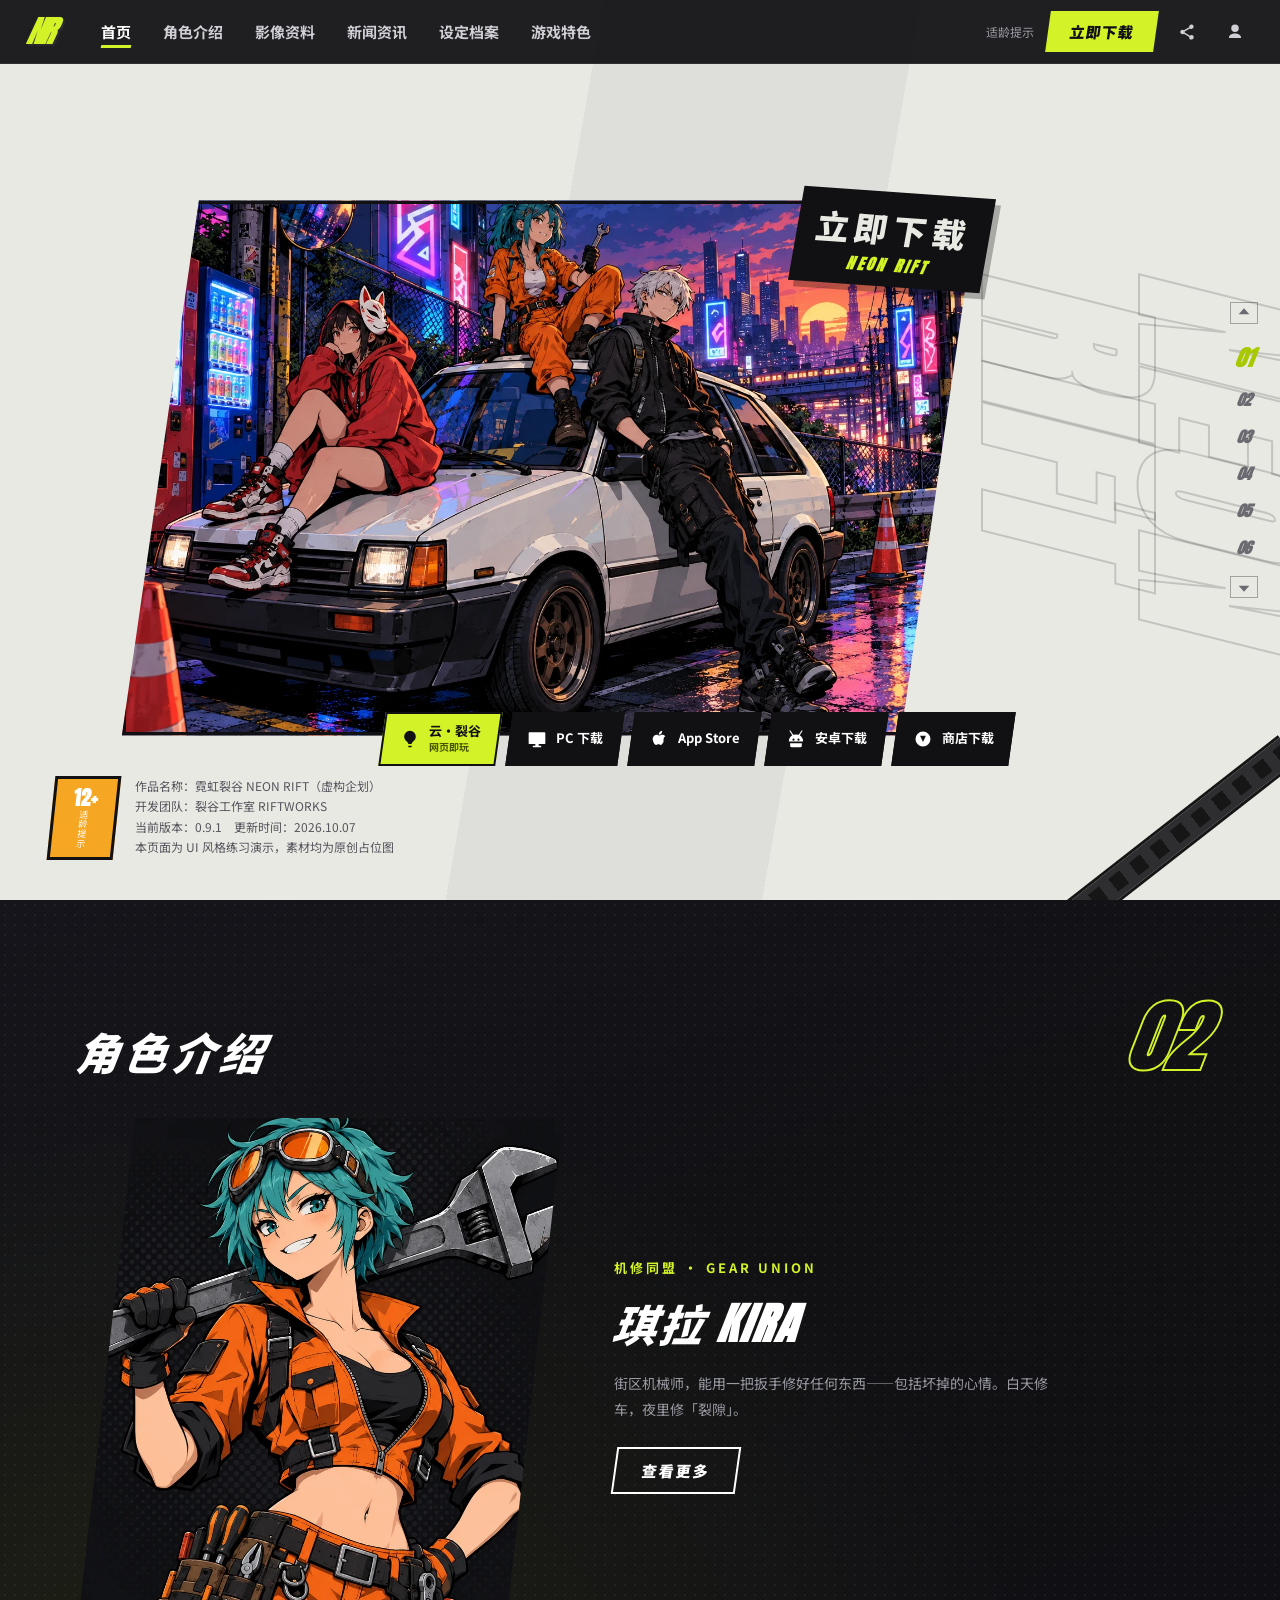
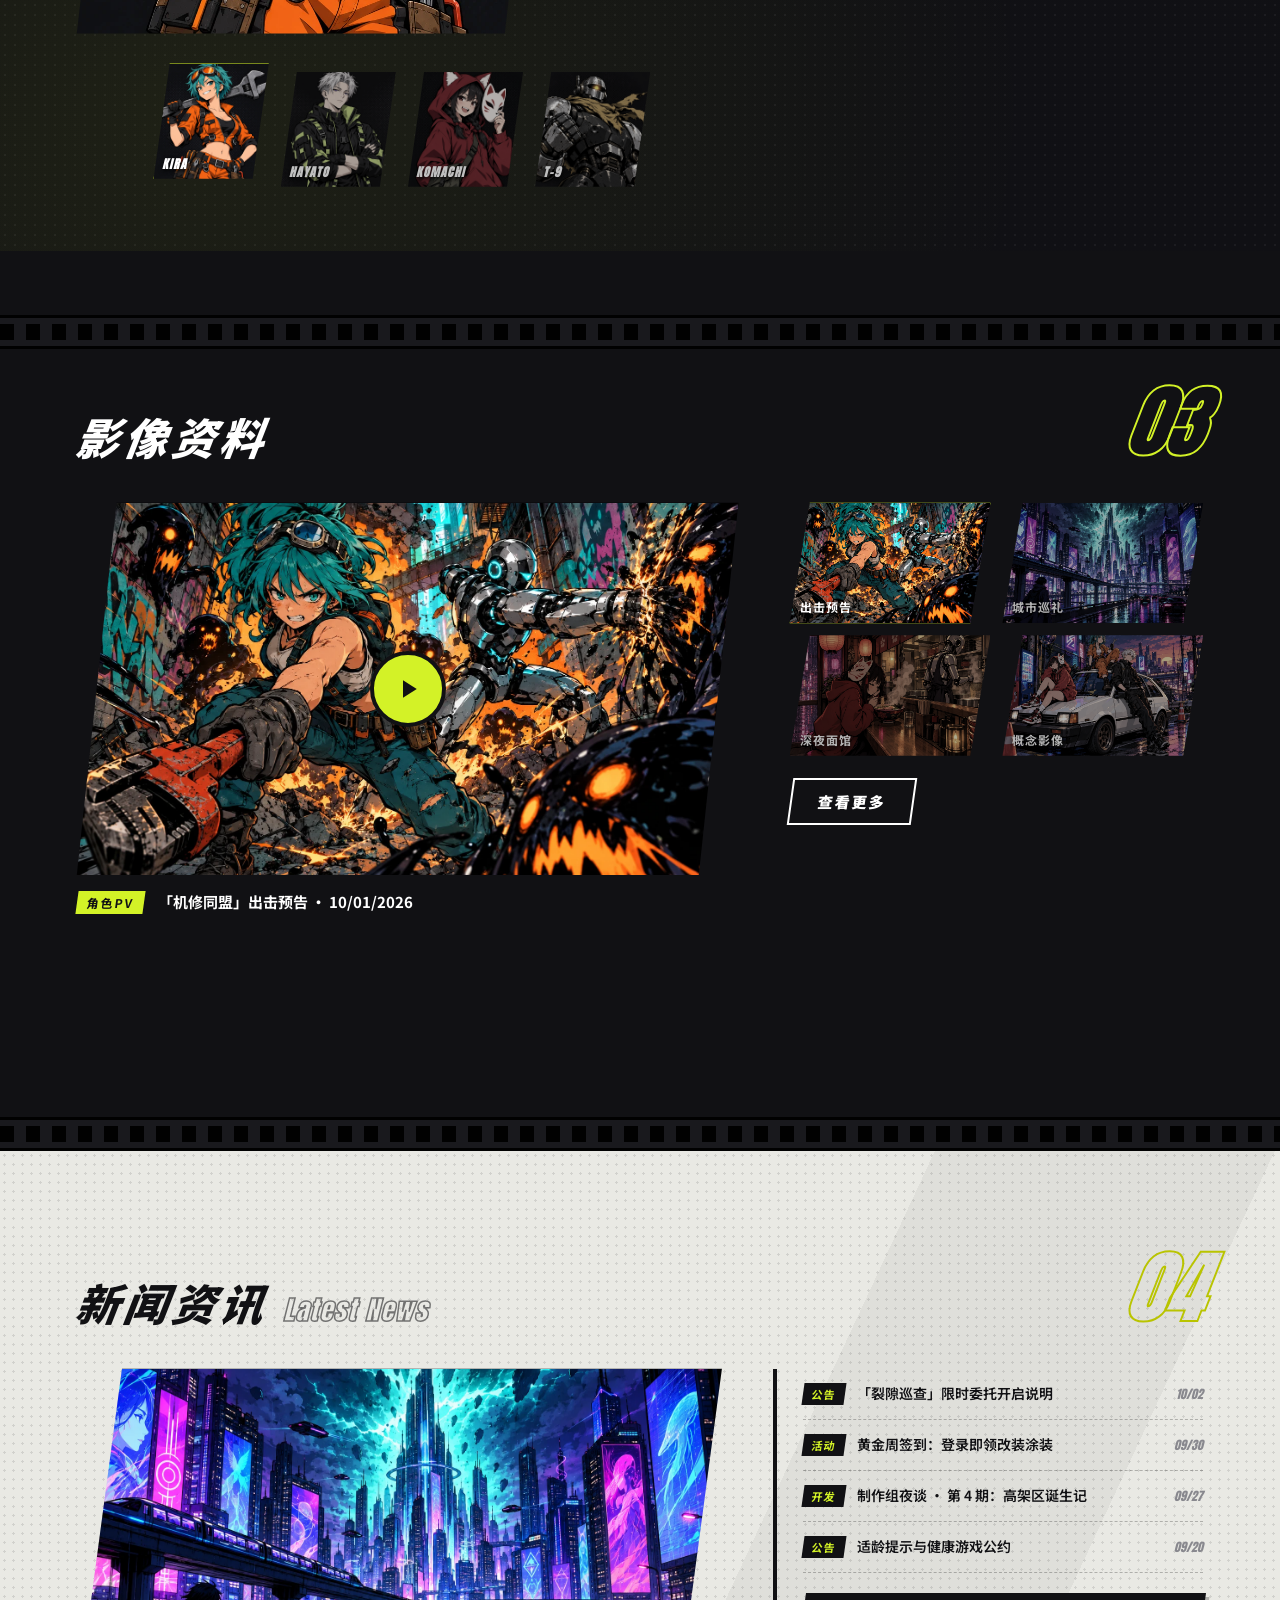
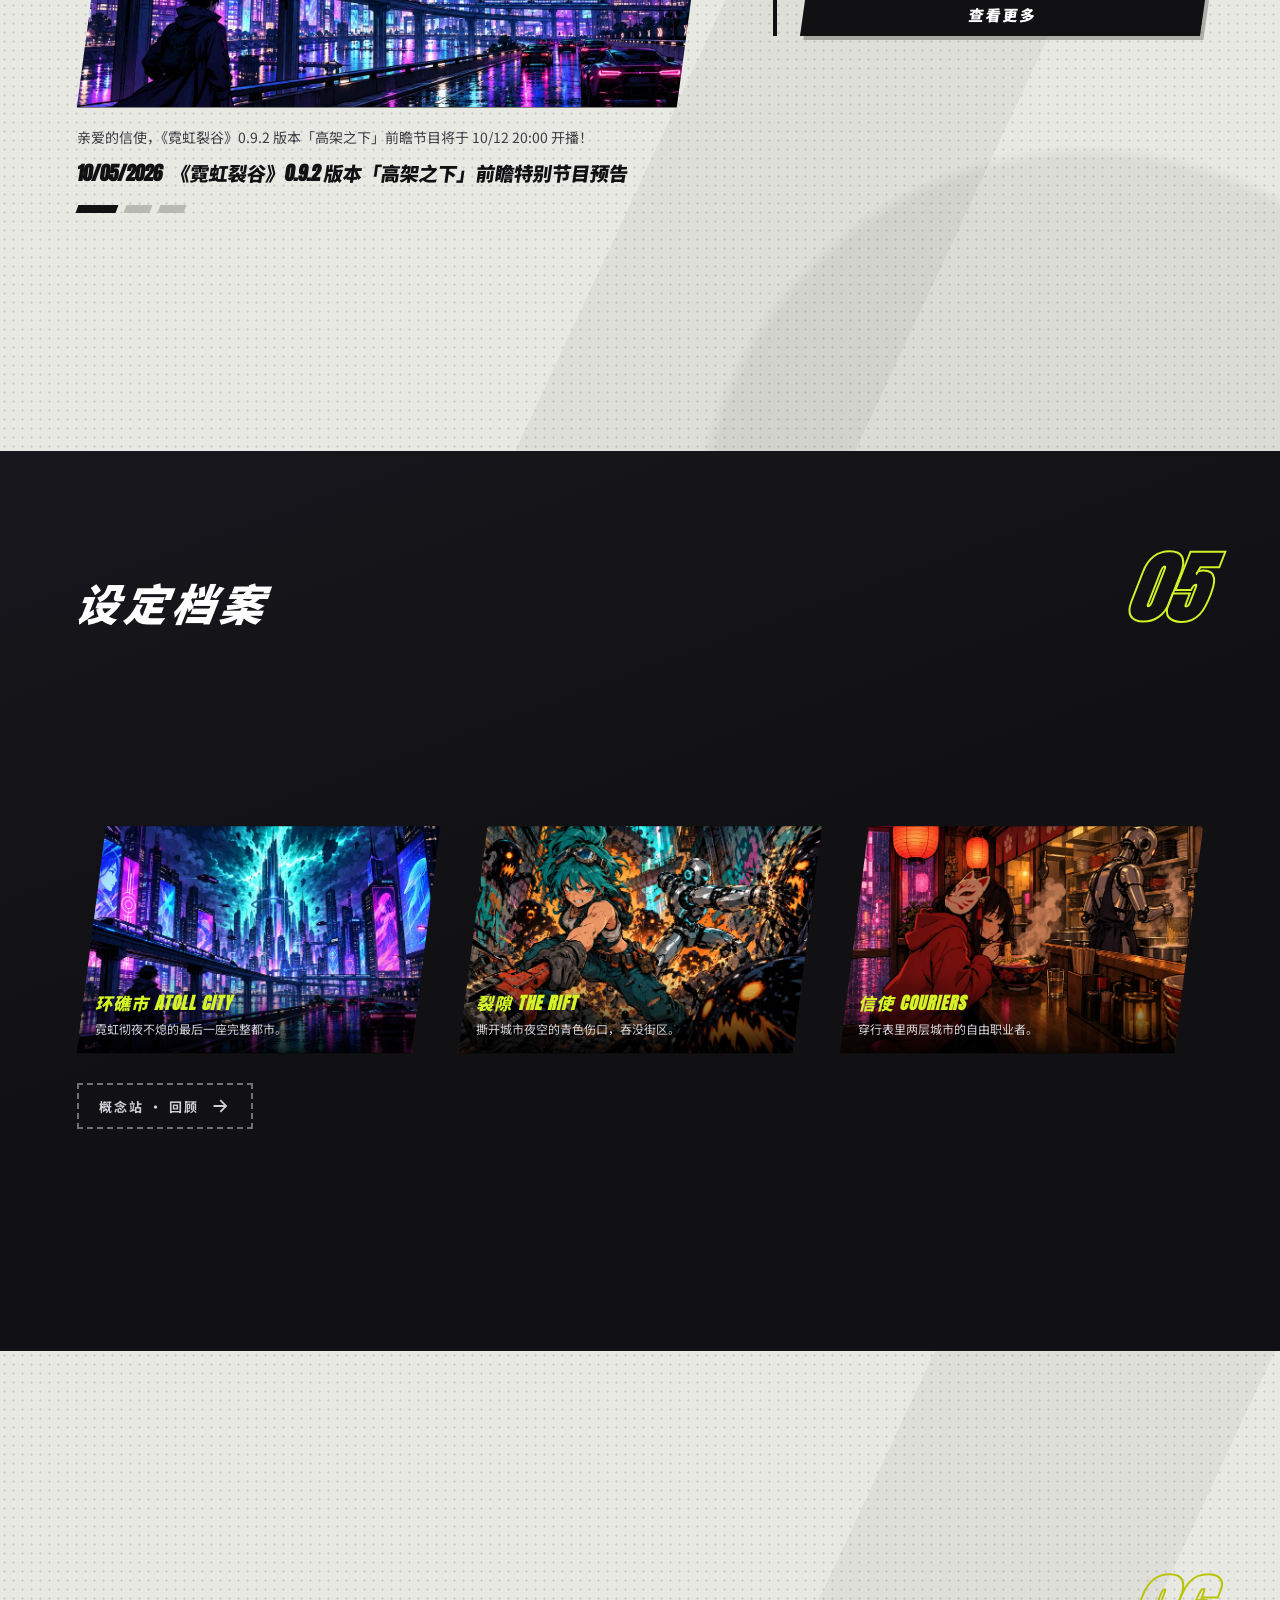
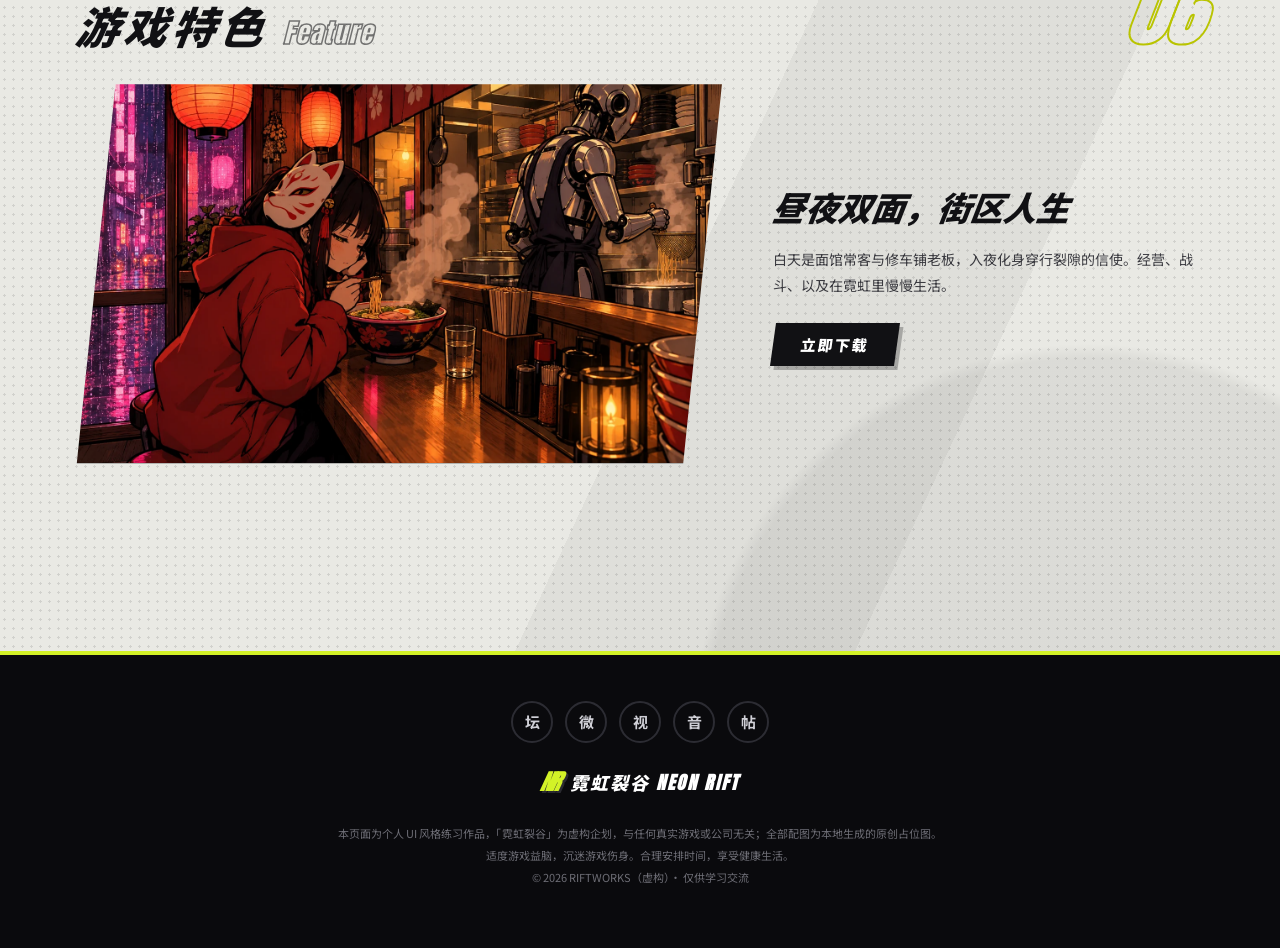
==== index.html @ ce15905b "feat: 霓虹裂谷概念官网 — 绝区零官网风格 UI 练习 - 单页静态站：固定导航 + 侧边页码器 + 六个满屏分节 - 分节：主视觉/角色介绍/影像资料/新闻资讯/设定档案/游戏特色 - 视觉语" ====
<!DOCTYPE html>
<html lang="zh-CN">
<head>
<meta charset="UTF-8">
<meta name="viewport" content="width=device-width, initial-scale=1.0">
<title>霓虹裂谷 NEON RIFT — 概念官网</title>
<meta name="description" content="「霓虹裂谷」风格练习页面：都市潮酷漫画风游戏官网 UI。">
<link rel="preconnect" href="https://fonts.googleapis.com">
<link rel="preconnect" href="https://fonts.gstatic.com" crossorigin>
<link href="https://fonts.googleapis.com/css2?family=Anton&family=Noto+Sans+SC:wght@400;500;700;900&display=swap" rel="stylesheet">
<link rel="stylesheet" href="css/style.css">
</head>
<body>

<!-- ======================= 顶部导航 ======================= -->
<header class="site-header" id="siteHeader">
  <div class="header-left">
    <a class="logo" href="#s01" aria-label="NEON RIFT 首页">
      <span class="logo-mark">NR</span>
    </a>
    <nav class="main-nav" aria-label="主导航">
      <a href="#s01" class="nav-link is-active">首页</a>
      <a href="#s02" class="nav-link">角色介绍</a>
      <a href="#s03" class="nav-link">影像资料</a>
      <a href="#s04" class="nav-link">新闻资讯</a>
      <a href="#s05" class="nav-link">设定档案</a>
      <a href="#s06" class="nav-link">游戏特色</a>
    </nav>
  </div>
  <div class="header-right">
    <a class="header-note" href="#footer">适龄提示</a>
    <a class="btn btn-lime header-dl" href="#s01">立即下载</a>
    <button class="icon-btn" aria-label="分享">
      <svg viewBox="0 0 24 24" width="18" height="18"><path fill="currentColor" d="M18 16.1a3 3 0 0 0-2 .8L8.9 12.7a3.4 3.4 0 0 0 0-1.4l7-4.1a3 3 0 1 0-1-1.7L7.9 9.7a3 3 0 1 0 0 4.6l7.1 4.2A3 3 0 1 0 18 16.1Z"/></svg>
    </button>
    <button class="icon-btn" aria-label="账号">
      <svg viewBox="0 0 24 24" width="18" height="18"><path fill="currentColor" d="M12 12a5 5 0 1 0-5-5 5 5 0 0 0 5 5Zm0 2c-4.4 0-8 2.2-8 5v1h16v-1c0-2.8-3.6-5-8-5Z"/></svg>
    </button>
  </div>
</header>

<!-- ======================= 侧边页码 ======================= -->
<aside class="pager" aria-label="页面导航">
  <button class="pager-arrow" id="pagerUp" aria-label="上一屏">
    <svg viewBox="0 0 24 24" width="16" height="16"><path fill="currentColor" d="M12 5 4 14h16L12 5Z"/></svg>
  </button>
  <ul class="pager-list" id="pagerList">
    <li class="is-active"><a href="#s01">01</a></li>
    <li><a href="#s02">02</a></li>
    <li><a href="#s03">03</a></li>
    <li><a href="#s04">04</a></li>
    <li><a href="#s05">05</a></li>
    <li><a href="#s06">06</a></li>
  </ul>
  <button class="pager-arrow" id="pagerDown" aria-label="下一屏">
    <svg viewBox="0 0 24 24" width="16" height="16"><path fill="currentColor" d="M12 19 4 10h16l-8 9Z"/></svg>
  </button>
</aside>

<main id="main">

  <!-- ======================= 01 主视觉 ======================= -->
  <section class="panel panel-hero" id="s01" data-title="首页">
    <span class="giant-word" aria-hidden="true">NEON<br>RIFT</span>

    <div class="hero-stage">
      <div class="hero-frame">
        <img class="hero-img" src="assets/img/hero.webp" alt="霓虹裂谷主视觉：三名信使倚靠在夜街老车上">
      </div>
      <div class="hero-stamp" aria-hidden="true">
        <span class="stamp-cn">立即下载</span>
        <span class="stamp-en">NEON&nbsp;RIFT</span>
      </div>
      <div class="hero-dl">
        <a class="dl-badge dl-primary" href="#s01">
          <svg viewBox="0 0 24 24" width="20" height="20"><path fill="currentColor" d="M12 2a7 7 0 0 0-7 7c0 3.2 1.9 5 3.4 6.3.9.8 1.6 1.5 1.6 2.7h4c0-1.2.7-1.9 1.6-2.7C17.1 14 19 12.2 19 9a7 7 0 0 0-7-7Zm-2 18h4v2h-4v-2Z"/></svg>
          <span>云·裂谷<br><em>网页即玩</em></span>
        </a>
        <a class="dl-badge" href="#s01">
          <svg viewBox="0 0 24 24" width="20" height="20"><path fill="currentColor" d="M3 4h18a1 1 0 0 1 1 1v12a1 1 0 0 1-1 1h-7v2h3v2H7v-2h3v-2H3a1 1 0 0 1-1-1V5a1 1 0 0 1 1-1Z"/></svg>
          <span>PC 下载</span>
        </a>
        <a class="dl-badge" href="#s01">
          <svg viewBox="0 0 24 24" width="20" height="20"><path fill="currentColor" d="M17.5 12.6c0-2.5 2-3.7 2.1-3.8-1.1-1.7-2.9-1.9-3.5-1.9-1.5-.2-2.9.9-3.7.9-.8 0-1.9-.9-3.2-.9A4.7 4.7 0 0 0 5.2 9.4C3.8 11 4.6 14.6 6 17c.7 1 1.5 2.1 2.6 2.1s1.4-.7 2.7-.7 1.6.7 2.7.7 1.8-1 2.5-2a8.7 8.7 0 0 0 1-2.2 3.9 3.9 0 0 1 0-2.3ZM14.8 5.3A4.4 4.4 0 0 0 15.8 2a4.6 4.6 0 0 0-3 1.6 4.2 4.2 0 0 0-1 3.2 3.8 3.8 0 0 0 3-1.5Z"/></svg>
          <span>App Store</span>
        </a>
        <a class="dl-badge" href="#s01">
          <svg viewBox="0 0 24 24" width="20" height="20"><path fill="currentColor" d="M7.5 7.5 4 2l1-.5L8.7 7a12 12 0 0 1 6.6 0L19 1.5l1 .5-3.5 5.5A8.5 8.5 0 0 1 20.5 15h-17A8.5 8.5 0 0 1 7.5 7.5ZM9 11.5a1.3 1.3 0 1 0 1.3 1.3A1.3 1.3 0 0 0 9 11.5Zm6 0a1.3 1.3 0 1 0 1.3 1.3 1.3 1.3 0 0 0-1.3-1.3ZM5 17v3a2 2 0 0 0 2 2h10a2 2 0 0 0 2-2v-3H5Z"/></svg>
          <span>安卓下载</span>
        </a>
        <a class="dl-badge" href="#s01">
          <svg viewBox="0 0 24 24" width="20" height="20"><path fill="currentColor" d="M12 3a9 9 0 1 0 9 9 9 9 0 0 0-9-9Zm-3.5 5h7L12 15.5 8.5 8Z"/></svg>
          <span>商店下载</span>
        </a>
      </div>
    </div>

    <div class="hero-meta">
      <div class="age-badge"><b>12+</b><span>适龄提示</span></div>
      <div class="meta-text">
        <p>作品名称：霓虹裂谷 NEON RIFT（虚构企划）</p>
        <p>开发团队：裂谷工作室 RIFTWORKS</p>
        <p>当前版本：0.9.1　更新时间：2026.10.07</p>
        <p>本页面为 UI 风格练习演示，素材均为原创占位图</p>
      </div>
    </div>

    <div class="film-strip film-corner" aria-hidden="true"></div>
  </section>

  <!-- ======================= 02 角色介绍 ======================= -->
  <section class="panel panel-dark panel-chars" id="s02" data-title="角色介绍">
    <header class="section-head">
      <h2 class="section-title"><em>角色介绍</em><span>Character</span></h2>
      <i class="head-num">02</i>
    </header>

    <div class="char-layout">
      <div class="char-display">
        <div class="char-frame"><img id="charImg" src="assets/img/char1.webp" alt="角色立绘"></div>
        <div class="char-info">
          <p class="char-faction" id="charFaction">机修同盟 · GEAR UNION</p>
          <h3 class="char-name" id="charName">琪拉 KIRA</h3>
          <p class="char-desc" id="charDesc">街区机械师，能用一把扳手修好任何东西——包括坏掉的心情。白天修车，夜里修「裂隙」。 </p>
          <a class="btn btn-ghost" href="#s02">查看更多</a>
        </div>
      </div>
      <ul class="char-strip" id="charStrip">
        <li class="is-active" data-idx="0"><img src="assets/img/char1.webp" alt="琪拉"><span>KIRA</span></li>
        <li data-idx="1"><img src="assets/img/char2.webp" alt="隼人"><span>HAYATO</span></li>
        <li data-idx="2"><img src="assets/img/char3.webp" alt="小町"><span>KOMACHI</span></li>
        <li data-idx="3"><img src="assets/img/char4.webp" alt="铁卫"><span>T-9</span></li>
      </ul>
    </div>
  </section>

  <!-- ======================= 03 影像资料 ======================= -->
  <section class="panel panel-dark panel-video" id="s03" data-title="影像资料">
    <div class="film-strip film-top" aria-hidden="true"></div>
    <header class="section-head">
      <h2 class="section-title"><em>影像资料</em><span>Video</span></h2>
      <i class="head-num">03</i>
    </header>

    <div class="video-layout">
      <div class="video-feature">
        <div class="video-frame" id="videoFrame">
          <img id="videoImg" src="assets/img/thumb-battle.webp" alt="视频封面">
          <button class="play-btn" aria-label="播放">
            <svg viewBox="0 0 24 24" width="30" height="30"><path fill="currentColor" d="M8 5v14l11-7L8 5Z"/></svg>
          </button>
        </div>
        <p class="video-caption"><span id="videoTag">角色PV</span><b id="videoTitle">「机修同盟」出击预告 · 10/01/2026</b></p>
      </div>
      <div class="video-list">
        <ul class="thumb-grid" id="thumbGrid">
          <li class="is-active" data-vid="0"><img src="assets/img/thumb-battle.webp" alt=""><span>出击预告</span></li>
          <li data-vid="1"><img src="assets/img/thumb-city.webp" alt=""><span>城市巡礼</span></li>
          <li data-vid="2"><img src="assets/img/thumb-cafe.webp" alt=""><span>深夜面馆</span></li>
          <li data-vid="3"><img src="assets/img/hero.webp" alt=""><span>概念影像</span></li>
        </ul>
        <a class="btn btn-ghost" href="#s03">查看更多</a>
      </div>
    </div>
    <div class="film-strip film-bottom" aria-hidden="true"></div>
  </section>

  <!-- ======================= 04 新闻资讯 ======================= -->
  <section class="panel panel-light panel-news" id="s04" data-title="新闻资讯">
    <header class="section-head">
      <h2 class="section-title"><em>新闻资讯</em><span>Latest News</span></h2>
      <i class="head-num">04</i>
    </header>

    <div class="news-layout">
      <div class="news-feature">
        <div class="news-frame"><img id="newsImg" src="assets/img/thumb-city.webp" alt="新闻头图"></div>
        <p class="news-line" id="newsLine">亲爱的信使，《霓虹裂谷》0.9.2 版本「高架之下」前瞻节目将于 10/12 20:00 开播！</p>
        <a class="news-headline" href="#s04" id="newsHeadline">10/05/2026　《霓虹裂谷》0.9.2 版本「高架之下」前瞻特别节目预告</a>
        <div class="news-dots" id="newsDots">
          <button class="is-active" data-news="0" aria-label="第 1 条"></button>
          <button data-news="1" aria-label="第 2 条"></button>
          <button data-news="2" aria-label="第 3 条"></button>
        </div>
      </div>
      <div class="news-side">
        <ul class="news-list">
          <li><span class="news-tag">公告</span><a href="#s04">「裂隙巡查」限时委托开启说明</a><time>10/02</time></li>
          <li><span class="news-tag">活动</span><a href="#s04">黄金周签到：登录即领改装涂装</a><time>09/30</time></li>
          <li><span class="news-tag">开发</span><a href="#s04">制作组夜谈 · 第 4 期：高架区诞生记</a><time>09/27</time></li>
          <li><span class="news-tag">公告</span><a href="#s04">适龄提示与健康游戏公约</a><time>09/20</time></li>
        </ul>
        <a class="btn btn-ink" href="#s04">查看更多</a>
      </div>
    </div>
  </section>

  <!-- ======================= 05 设定档案 ======================= -->
  <section class="panel panel-dark panel-world" id="s05" data-title="设定档案">
    <header class="section-head">
      <h2 class="section-title"><em>设定档案</em><span>Background</span></h2>
      <i class="head-num">05</i>
    </header>

    <div class="world-layout">
      <ul class="world-cards">
        <li class="world-card">
          <img src="assets/img/thumb-city.webp" alt="环礁市">
          <div class="world-card-txt"><b>环礁市 ATOLL CITY</b><p>霓虹彻夜不熄的最后一座完整都市。</p></div>
        </li>
        <li class="world-card">
          <img src="assets/img/thumb-battle.webp" alt="裂隙">
          <div class="world-card-txt"><b>裂隙 THE RIFT</b><p>撕开城市夜空的青色伤口，吞没街区。</p></div>
        </li>
        <li class="world-card">
          <img src="assets/img/thumb-cafe.webp" alt="信使">
          <div class="world-card-txt"><b>信使 COURIERS</b><p>穿行表里两层城市的自由职业者。</p></div>
        </li>
      </ul>
      <a class="world-concept" href="#s05">
        <span>概念站 · 回顾</span>
        <svg viewBox="0 0 24 24" width="22" height="22"><path fill="currentColor" d="M5 11h11.2l-4.6-4.6L13 5l7 7-7 7-1.4-1.4 4.6-4.6H5v-2Z"/></svg>
      </a>
    </div>
  </section>

  <!-- ======================= 06 游戏特色 ======================= -->
  <section class="panel panel-light panel-feature" id="s06" data-title="游戏特色">
    <header class="section-head">
      <h2 class="section-title"><em>游戏特色</em><span>Feature</span></h2>
      <i class="head-num">06</i>
    </header>

    <div class="feature-layout">
      <div class="feature-frame"><img src="assets/img/thumb-cafe.webp" alt="昼与夜的双面生活"></div>
      <div class="feature-caption">
        <h3>昼夜双面，街区人生</h3>
        <p>白天是面馆常客与修车铺老板，入夜化身穿行裂隙的信使。经营、战斗、以及在霓虹里慢慢生活。</p>
        <a class="btn btn-ink" href="#s01">立即下载</a>
      </div>
    </div>
  </section>

  <!-- ======================= 页脚 ======================= -->
  <footer class="site-footer" id="footer">
    <ul class="social-row">
      <li><a href="#footer" aria-label="社区">坛</a></li>
      <li><a href="#footer" aria-label="微博">微</a></li>
      <li><a href="#footer" aria-label="视频站">视</a></li>
      <li><a href="#footer" aria-label="音乐">音</a></li>
      <li><a href="#footer" aria-label="论坛">帖</a></li>
    </ul>
    <div class="footer-brand">
      <span class="logo-mark logo-mark-sm">NR</span>
      <b>霓虹裂谷 NEON RIFT</b>
    </div>
    <div class="footer-legal">
      <p>本页面为个人 UI 风格练习作品，「霓虹裂谷」为虚构企划，与任何真实游戏或公司无关；全部配图为本地生成的原创占位图。</p>
      <p>适度游戏益脑，沉迷游戏伤身。合理安排时间，享受健康生活。</p>
      <p>© 2026 RIFTWORKS（虚构）· 仅供学习交流</p>
    </div>
  </footer>

</main>

<script src="js/main.js"></script>
</body>
</html>
---- css/style.css ----
/* ============================================================
   霓虹裂谷 NEON RIFT — 概念官网样式
   都市潮酷漫画风：荧光黄绿 × 黑白 × 胶片 / 斜切 / 半调网点
   ============================================================ */

:root {
  --lime: #d3f227;
  --lime-deep: #b8dd00;
  --ink: #111114;
  --ink-2: #17171c;
  --ink-3: #1f1f26;
  --paper: #e9e9e4;
  --paper-2: #dededa;
  --red: #ff3d2e;
  --violet: #7b61ff;
  --text-dim: #9a9aa3;
  --font-disp: "Anton", "Arial Black", "Noto Sans SC", "PingFang SC", "Microsoft YaHei", sans-serif;
  --font-body: "Noto Sans SC", "PingFang SC", "Microsoft YaHei", "Helvetica Neue", Arial, sans-serif;
  --skew: skew(-8deg);
  --header-h: 64px;
}

* { margin: 0; padding: 0; box-sizing: border-box; }

html { scroll-behavior: smooth; }

body {
  font-family: var(--font-body);
  background: var(--ink);
  color: #fff;
  overflow-x: hidden;
}

img { display: block; width: 100%; height: 100%; object-fit: cover; }
a { color: inherit; text-decoration: none; }
ul { list-style: none; }
button { font-family: inherit; border: 0; background: none; cursor: pointer; color: inherit; }

/* ============ 通用元素 ============ */

.btn {
  display: inline-flex;
  align-items: center;
  justify-content: center;
  font-family: var(--font-disp);
  font-weight: 900;
  transform: var(--skew);
  transition: transform .18s ease, box-shadow .18s ease, background .18s;
  white-space: nowrap;
}
.btn > * { transform: skew(8deg); }
.btn:hover { transform: var(--skew) translateY(-2px); }

.btn-lime {
  background: var(--lime);
  color: var(--ink);
  box-shadow: 4px 4px 0 var(--ink-3);
}
.btn-lime:hover { background: #e4ff4d; }

.btn-ghost {
  border: 2px solid #fff;
  color: #fff;
  padding: 10px 26px;
  font-size: 15px;
  letter-spacing: 2px;
}
.btn-ghost:hover { background: var(--lime); border-color: var(--lime); color: var(--ink); }

.btn-ink {
  background: var(--ink);
  color: #fff;
  padding: 10px 28px;
  font-size: 15px;
  letter-spacing: 2px;
  box-shadow: 4px 4px 0 rgba(0,0,0,.25);
}
.btn-ink:hover { background: var(--lime); color: var(--ink); }

/* 巨型描边装饰字 */
.giant-word {
  position: absolute;
  right: -1.5vw;
  top: 50%;
  transform: translateY(-50%);
  font-family: var(--font-disp);
  font-weight: 900;
  font-style: italic;
  font-size: 15vw;
  line-height: .82;
  letter-spacing: -.02em;
  color: transparent;
  -webkit-text-stroke: 2px rgba(0,0,0,.16);
  writing-mode: vertical-rl;
  user-select: none;
  pointer-events: none;
  z-index: 1;
}

/* 胶片条 */
.film-strip {
  height: 34px;
  background:
    repeating-linear-gradient(90deg,
      #000 0 14px, transparent 14px 26px) 0 50% / auto 16px no-repeat,
    linear-gradient(#1a1a1e, #1a1a1e);
  border-top: 3px solid #000;
  border-bottom: 3px solid #000;
  opacity: .9;
}
.film-corner {
  position: absolute;
  right: -40px;
  bottom: 42px;
  width: 300px;
  transform: rotate(-38deg);
}

/* ============ 顶部导航 ============ */

.site-header {
  position: fixed;
  inset: 0 0 auto 0;
  height: var(--header-h);
  display: flex;
  align-items: center;
  justify-content: space-between;
  padding: 0 28px;
  background: rgba(14,14,17,.92);
  border-bottom: 1px solid rgba(255,255,255,.08);
  z-index: 100;
}

.header-left { display: flex; align-items: center; gap: 34px; }

.logo { display: inline-flex; }
.logo-mark {
  font-family: var(--font-disp);
  font-weight: 900;
  font-style: italic;
  font-size: 30px;
  color: var(--lime);
  transform: skew(-12deg);
  letter-spacing: -2px;
  line-height: 1;
  text-shadow: 2px 2px 0 #2a2a30;
}
.logo-mark-sm { font-size: 22px; }

.main-nav { display: flex; gap: 4px; }
.nav-link {
  position: relative;
  padding: 8px 14px;
  font-size: 15px;
  font-weight: 700;
  color: #cfcfd6;
  transition: color .15s;
}
.nav-link::after {
  content: "";
  position: absolute;
  left: 14px; right: 14px; bottom: 2px;
  height: 3px;
  background: var(--lime);
  transform: scaleX(0) skew(-12deg);
  transform-origin: left;
  transition: transform .2s ease;
}
.nav-link:hover { color: #fff; }
.nav-link.is-active { color: #fff; }
.nav-link.is-active::after { transform: scaleX(1) skew(-12deg); }

.header-right { display: flex; align-items: center; gap: 14px; }
.header-note { font-size: 12px; color: var(--text-dim); }
.header-note:hover { color: #fff; }
.header-dl { padding: 9px 22px; font-size: 15px; letter-spacing: 1px; }

.icon-btn {
  display: grid;
  place-items: center;
  width: 34px; height: 34px;
  color: #cfcfd6;
  border-radius: 50%;
  transition: background .15s, color .15s;
}
.icon-btn:hover { background: #26262e; color: #fff; }

/* ============ 侧边页码 ============ */

.pager {
  position: fixed;
  right: 22px;
  top: 50%;
  transform: translateY(-50%);
  display: flex;
  flex-direction: column;
  align-items: center;
  gap: 10px;
  z-index: 90;
}
.pager-arrow {
  display: grid;
  place-items: center;
  width: 28px; height: 22px;
  color: #8b8b94;
  border: 1px solid rgba(255,255,255,.25);
  transition: color .15s, border-color .15s;
}
.pager-arrow:hover { color: var(--lime); border-color: var(--lime); }

.pager-list { display: flex; flex-direction: column; align-items: center; }
.pager-list a {
  display: block;
  font-family: var(--font-disp);
  font-weight: 900;
  font-style: italic;
  font-size: 15px;
  color: #8b8b94;
  padding: 7px 4px;
  transform: skew(-8deg);
  transition: color .15s, font-size .15s;
}
.pager-list a:hover { color: #fff; }
.pager-list li.is-active a { color: var(--lime); font-size: 22px; }

/* 页码器在浅底分节时反色 */
.pager.on-light .pager-list a,
.pager.on-light .pager-arrow { color: #6a6a70; border-color: rgba(0,0,0,.3); }
.pager.on-light .pager-list li.is-active a { color: #a8c800; }
.pager.on-light .pager-arrow:hover { color: var(--ink); border-color: var(--ink); }

/* ============ 分节骨架 ============ */

.panel {
  position: relative;
  min-height: 100vh;
  padding: calc(var(--header-h) + 36px) 6vw 64px;
  overflow: hidden;
  scroll-snap-align: start;
}

.panel-dark { background: var(--ink); }
.panel-light {
  background:
    radial-gradient(circle at 85% 110%, rgba(0,0,0,.06) 0 26%, transparent 27%),
    radial-gradient(rgba(0,0,0,.10) 1.2px, transparent 1.3px) 0 0 / 9px 9px,
    var(--paper);
  color: var(--ink);
}
.panel-light::before {
  content: "";
  position: absolute;
  inset: 0;
  background: linear-gradient(115deg, transparent 55%, rgba(0,0,0,.045) 55% 75%, transparent 75%);
  pointer-events: none;
}

/* 分节标题：粗黑斜体中文 + 描边英文 */
.section-head {
  position: relative;
  display: flex;
  align-items: baseline;
  gap: 18px;
  margin-bottom: 34px;
}
.section-title {
  display: flex;
  align-items: baseline;
  gap: 14px;
  font-family: var(--font-disp);
  font-weight: 900;
}
.section-title em {
  font-style: italic;
  font-size: clamp(30px, 3.4vw, 46px);
  letter-spacing: 4px;
  transform: skew(-8deg);
}
.section-title span {
  font-size: clamp(18px, 2vw, 28px);
  font-style: italic;
  letter-spacing: 2px;
  color: transparent;
  -webkit-text-stroke: 1.5px currentColor;
  opacity: .55;
}
.panel-light .section-title span { -webkit-text-stroke-color: var(--ink); }
.head-num {
  margin-left: auto;
  font-family: var(--font-disp);
  font-weight: 900;
  font-style: italic;
  font-size: clamp(48px, 6vw, 92px);
  line-height: 1;
  color: transparent;
  -webkit-text-stroke: 2px var(--lime);
  transform: skew(-8deg);
}
.panel-light .head-num { -webkit-text-stroke-color: #b9c400; }

/* ============ 01 主视觉 ============ */

.panel-hero {
  display: flex;
  flex-direction: column;
  justify-content: center;
  background:
    radial-gradient(rgba(0,0,0,.10) 1.2px, transparent 1.3px) 0 0 / 9px 9px,
    var(--paper);
  color: var(--ink);
}
.panel-hero::before {
  content: "";
  position: absolute;
  inset: 0;
  background:
    linear-gradient(100deg, var(--paper) 0 42%, var(--paper-2) 42% 64%, var(--paper) 64%);
  z-index: 0;
}

.hero-stage {
  position: relative;
  z-index: 2;
  width: min(76%, 1200px);
  margin-left: 4%;
}

.hero-frame {
  clip-path: polygon(9% 0, 100% 0, 91% 100%, 0 100%);
  box-shadow: none;
  position: relative;
}
.hero-frame::after {
  content: "";
  position: absolute;
  inset: 0;
  clip-path: polygon(9% 0, 100% 0, 91% 100%, 0 100%);
  border: 4px solid var(--ink);
}
.hero-img { aspect-ratio: 16 / 10; }

.hero-stamp {
  position: absolute;
  top: -8px;
  right: -10px;
  z-index: 3;
  display: flex;
  flex-direction: column;
  align-items: center;
  padding: 12px 18px 10px;
  background: var(--ink);
  color: var(--paper);
  transform: rotate(4deg) skew(-6deg);
  box-shadow: 6px 6px 0 rgba(0,0,0,.28);
}
.stamp-cn {
  font-family: var(--font-disp);
  font-weight: 900;
  font-size: clamp(22px, 2.6vw, 38px);
  letter-spacing: 6px;
}
.stamp-en {
  font-family: var(--font-disp);
  font-weight: 900;
  font-style: italic;
  font-size: clamp(11px, 1.2vw, 16px);
  color: var(--lime);
  letter-spacing: 3px;
}

.hero-dl {
  position: absolute;
  right: -4%;
  bottom: -30px;
  display: flex;
  gap: 10px;
  z-index: 4;
}
.dl-badge {
  display: flex;
  align-items: center;
  gap: 9px;
  padding: 10px 16px;
  background: var(--ink);
  color: #fff;
  font-size: 13px;
  font-weight: 700;
  line-height: 1.15;
  transform: skew(-8deg);
  border: 2px solid var(--ink);
  transition: background .15s, color .15s, transform .15s;
}
.dl-badge > * { transform: skew(8deg); }
.dl-badge svg { flex: none; }
.dl-badge em { font-style: normal; font-size: 10px; color: var(--text-dim); }
.dl-badge:hover { transform: skew(-8deg) translateY(-3px); background: #23232b; }
.dl-primary { background: var(--lime); color: var(--ink); }
.dl-primary em { color: #4a5400; }
.dl-primary:hover { background: #e4ff4d; }

.hero-meta {
  position: absolute;
  left: 4vw;
  bottom: 40px;
  z-index: 3;
  display: flex;
  align-items: flex-start;
  gap: 18px;
}
.age-badge {
  display: flex;
  flex-direction: column;
  align-items: center;
  padding: 8px 10px;
  background: #f5a623;
  color: #fff;
  border: 3px solid var(--ink);
  font-family: var(--font-disp);
  line-height: 1.1;
  transform: skew(-6deg);
}
.age-badge b { font-size: 20px; }
.age-badge span { font-size: 9px; writing-mode: vertical-rl; letter-spacing: 1px; }
.meta-text p { font-size: 12px; color: #55555c; line-height: 1.7; }

/* ============ 02 角色介绍 ============ */

.panel-chars {
  display: flex;
  flex-direction: column;
  justify-content: center;
  background:
    radial-gradient(ellipse at 15% 85%, rgba(211,242,39,.07), transparent 55%),
    radial-gradient(rgba(255,255,255,.05) 1px, transparent 1.4px) 0 0 / 10px 10px,
    linear-gradient(160deg, #15151b 0%, var(--ink) 45%, #101014 100%);
}

.char-layout { position: relative; z-index: 2; }

.char-display {
  display: flex;
  align-items: stretch;
  gap: 4vw;
}
.char-frame {
  flex: 0 0 min(38vw, 520px);
  aspect-ratio: 1 / 1.06;
  clip-path: polygon(12% 0, 100% 0, 88% 100%, 0 100%);
  background: var(--ink-3);
  outline: 4px solid #000;
}
.char-info {
  display: flex;
  flex-direction: column;
  justify-content: center;
  gap: 14px;
  max-width: 460px;
}
.char-faction {
  font-size: 13px;
  letter-spacing: 3px;
  color: var(--lime);
  font-weight: 700;
}
.char-name {
  font-family: var(--font-disp);
  font-weight: 900;
  font-style: italic;
  font-size: clamp(30px, 3.4vw, 50px);
  transform: skew(-8deg);
  letter-spacing: 2px;
}
.char-desc { color: var(--text-dim); font-size: 14px; line-height: 1.9; }
.char-info .btn { align-self: flex-start; margin-top: 10px; }

.char-strip {
  display: flex;
  gap: 12px;
  margin-top: 38px;
  padding-left: 6vw;
}
.char-strip li {
  position: relative;
  width: clamp(96px, 9vw, 140px);
  aspect-ratio: 1;
  cursor: pointer;
  clip-path: polygon(14% 0, 100% 0, 86% 100%, 0 100%);
  outline: 3px solid transparent;
  filter: grayscale(.55) brightness(.75);
  transition: filter .2s, outline-color .2s, transform .2s;
}
.char-strip li:hover { filter: grayscale(0) brightness(.95); }
.char-strip li.is-active {
  outline-color: var(--lime);
  filter: none;
  transform: translateY(-8px);
}
.char-strip span {
  position: absolute;
  left: 8px; bottom: 6px;
  font-family: var(--font-disp);
  font-weight: 900;
  font-style: italic;
  font-size: 12px;
  letter-spacing: 1px;
  text-shadow: 0 2px 4px #000;
}

/* ============ 03 影像资料 ============ */

.panel-video { padding-top: calc(var(--header-h) + 70px); }
.panel-video .film-top { position: absolute; top: var(--header-h); left: 0; right: 0; }
.panel-video .film-bottom { position: absolute; bottom: 0; left: 0; right: 0; }

.video-layout {
  display: grid;
  grid-template-columns: minmax(0, 1.6fr) minmax(0, 1fr);
  gap: 4vw;
  align-items: start;
  position: relative;
  z-index: 2;
}

.video-frame {
  position: relative;
  clip-path: polygon(6% 0, 100% 0, 94% 100%, 0 100%);
  outline: 4px solid #000;
  aspect-ratio: 16 / 9;
}
.play-btn {
  position: absolute;
  inset: 0;
  margin: auto;
  width: 76px; height: 76px;
  display: grid;
  place-items: center;
  background: var(--lime);
  color: var(--ink);
  border-radius: 50%;
  border: 4px solid var(--ink);
  transition: transform .18s, background .18s;
}
.play-btn:hover { transform: scale(1.1); background: #eaff70; }
.video-caption {
  display: flex;
  align-items: baseline;
  gap: 14px;
  margin-top: 16px;
}
.video-caption span {
  font-size: 12px;
  font-weight: 700;
  letter-spacing: 2px;
  color: var(--ink);
  background: var(--lime);
  padding: 3px 10px;
  transform: skew(-8deg);
}
.video-caption b { font-size: 15px; font-weight: 700; }

.video-list { display: flex; flex-direction: column; gap: 22px; }
.thumb-grid {
  display: grid;
  grid-template-columns: repeat(2, 1fr);
  gap: 12px;
}
.thumb-grid li {
  position: relative;
  aspect-ratio: 16 / 9.6;
  clip-path: polygon(10% 0, 100% 0, 90% 100%, 0 100%);
  cursor: pointer;
  outline: 3px solid transparent;
  filter: grayscale(.5) brightness(.7);
  transition: filter .2s, outline-color .2s;
}
.thumb-grid li:hover { filter: grayscale(0) brightness(.95); }
.thumb-grid li.is-active { outline-color: var(--lime); filter: none; }
.thumb-grid span {
  position: absolute;
  left: 10px; bottom: 8px;
  font-size: 12px;
  font-weight: 700;
  letter-spacing: 1px;
  text-shadow: 0 2px 5px #000;
}
.video-list .btn { align-self: flex-start; }

/* ============ 04 新闻资讯 ============ */

.news-layout {
  display: grid;
  grid-template-columns: minmax(0, 1.5fr) minmax(0, 1fr);
  gap: 4vw;
  align-items: start;
}

.news-frame {
  clip-path: polygon(7% 0, 100% 0, 93% 100%, 0 100%);
  aspect-ratio: 16 / 8.4;
  outline: 4px solid var(--ink);
}
.news-line {
  margin-top: 18px;
  font-size: 14px;
  color: #3c3c42;
  line-height: 1.8;
}
.news-headline {
  display: inline-block;
  margin-top: 8px;
  font-family: var(--font-disp);
  font-weight: 900;
  font-size: clamp(15px, 1.5vw, 20px);
  transform: skew(-8deg);
  line-height: 1.5;
}
.news-headline:hover { color: #4a5400; }
.news-dots { display: flex; gap: 8px; margin-top: 18px; }
.news-dots button {
  width: 26px; height: 8px;
  background: #b9b9b4;
  transform: skew(-20deg);
  transition: background .15s, width .15s;
}
.news-dots button.is-active { background: var(--ink); width: 40px; }

.news-side {
  display: flex;
  flex-direction: column;
  gap: 20px;
  border-left: 4px solid var(--ink);
  padding-left: 26px;
}
.news-list li {
  display: flex;
  align-items: baseline;
  gap: 12px;
  padding: 14px 0;
  border-bottom: 1px dashed rgba(0,0,0,.25);
}
.news-tag {
  flex: none;
  font-size: 11px;
  font-weight: 700;
  letter-spacing: 1px;
  background: var(--ink);
  color: var(--lime);
  padding: 3px 9px;
  transform: skew(-8deg);
}
.news-list a { flex: 1; font-size: 14px; font-weight: 600; line-height: 1.5; }
.news-list a:hover { color: #4a5400; }
.news-list time { flex: none; font-size: 12px; color: #88888e; font-family: var(--font-disp); font-style: italic; }

/* ============ 05 设定档案 ============ */

.panel-world {
  display: flex;
  flex-direction: column;
  background:
    linear-gradient(160deg, #17171d 0%, var(--ink) 50%),
    var(--ink);
}

.world-layout {
  flex: 1;
  display: flex;
  flex-direction: column;
  justify-content: center;
  gap: 30px;
}
.world-cards {
  display: grid;
  grid-template-columns: repeat(3, 1fr);
  gap: 18px;
}
.world-card {
  position: relative;
  aspect-ratio: 16 / 10;
  clip-path: polygon(8% 0, 100% 0, 92% 100%, 0 100%);
  outline: 4px solid #000;
  overflow: hidden;
}
.world-card img { transition: transform .35s ease; }
.world-card:hover img { transform: scale(1.06); }
.world-card-txt {
  position: absolute;
  left: 0; right: 0; bottom: 0;
  padding: 16px 18px;
  background: linear-gradient(transparent, rgba(0,0,0,.88));
}
.world-card-txt b {
  font-family: var(--font-disp);
  font-weight: 900;
  font-style: italic;
  font-size: 17px;
  letter-spacing: 1px;
  color: var(--lime);
}
.world-card-txt p { font-size: 12px; color: #d4d4da; margin-top: 4px; }

.world-concept {
  align-self: flex-start;
  display: inline-flex;
  align-items: center;
  gap: 10px;
  padding: 10px 20px;
  border: 2px dashed rgba(255,255,255,.4);
  font-size: 13px;
  font-weight: 700;
  letter-spacing: 2px;
  color: #cfcfd6;
  transition: border-color .15s, color .15s;
}
.world-concept:hover { border-color: var(--lime); color: var(--lime); }

/* ============ 06 游戏特色 ============ */

.panel-feature {
  display: flex;
  flex-direction: column;
  justify-content: center;
  color: var(--ink);
}
.panel-feature .section-head { margin-bottom: 26px; }

.feature-layout {
  display: grid;
  grid-template-columns: minmax(0, 1.5fr) minmax(0, 1fr);
  gap: 4vw;
  align-items: center;
}
.feature-frame {
  clip-path: polygon(6% 0, 100% 0, 94% 100%, 0 100%);
  aspect-ratio: 16 / 9.4;
  outline: 4px solid var(--ink);
}
.feature-caption h3 {
  font-family: var(--font-disp);
  font-weight: 900;
  font-style: italic;
  font-size: clamp(24px, 2.6vw, 38px);
  transform: skew(-8deg);
  margin-bottom: 14px;
}
.feature-caption p {
  font-size: 14px;
  line-height: 1.9;
  color: #3c3c42;
  margin-bottom: 24px;
}

/* ============ 页脚 ============ */

.site-footer {
  background: #0a0a0d;
  border-top: 4px solid var(--lime);
  padding: 46px 6vw 60px;
  display: flex;
  flex-direction: column;
  align-items: center;
  gap: 26px;
}
.social-row { display: flex; gap: 12px; }
.social-row a {
  display: grid;
  place-items: center;
  width: 42px; height: 42px;
  border: 2px solid #2c2c33;
  border-radius: 50%;
  font-size: 15px;
  font-weight: 700;
  color: #cfcfd6;
  transition: background .15s, color .15s, border-color .15s, transform .15s;
}
.social-row a:hover {
  background: var(--lime);
  border-color: var(--lime);
  color: var(--ink);
  transform: translateY(-3px);
}
.footer-brand { display: flex; align-items: center; gap: 12px; }
.footer-brand b {
  font-family: var(--font-disp);
  font-weight: 900;
  font-style: italic;
  font-size: 18px;
  letter-spacing: 2px;
}
.footer-legal { text-align: center; }
.footer-legal p { font-size: 11px; color: #6d6d75; line-height: 2; }

/* ============ 入场动画 ============ */

.panel .section-head,
.panel .char-display,
.panel .char-strip,
.panel .video-layout,
.panel .news-layout,
.panel .world-layout,
.panel .feature-layout,
.panel .hero-stage,
.panel .hero-meta {
  opacity: 0;
  transform: translateY(26px);
  transition: opacity .6s ease, transform .6s cubic-bezier(.2,.7,.2,1);
}
.panel.is-inview .section-head,
.panel.is-inview .char-display,
.panel.is-inview .char-strip,
.panel.is-inview .video-layout,
.panel.is-inview .news-layout,
.panel.is-inview .world-layout,
.panel.is-inview .feature-layout,
.panel.is-inview .hero-stage,
.panel.is-inview .hero-meta {
  opacity: 1;
  transform: none;
}
.panel.is-inview .char-strip { transition-delay: .12s; }
.panel.is-inview .hero-meta { transition-delay: .15s; }

/* ============ 响应式 ============ */

@media (max-width: 1080px) {
  .video-layout, .news-layout, .feature-layout { grid-template-columns: 1fr; }
  .char-display { flex-direction: column; }
  .char-frame { flex-basis: auto; max-width: 420px; }
  .char-strip { padding-left: 0; }
  .news-side { border-left: 0; padding-left: 0; border-top: 4px solid var(--ink); padding-top: 20px; }
  .world-cards { grid-template-columns: 1fr; }
}

@media (max-width: 760px) {
  :root { --header-h: 54px; }
  .site-header { padding: 0 14px; }
  .main-nav { display: none; }
  .header-note { display: none; }
  .header-dl { padding: 7px 14px; font-size: 13px; }
  .pager { right: 8px; }
  .pager-list a { font-size: 12px; padding: 5px 3px; }
  .pager-list li.is-active a { font-size: 16px; }
  .panel { padding: calc(var(--header-h) + 24px) 5vw 48px; }
  .hero-stage { width: 96%; margin-left: 0; }
  .hero-stamp { top: -14px; right: 4px; }
  .hero-dl { position: static; margin-top: 14px; flex-wrap: wrap; }
  .dl-badge { font-size: 12px; padding: 8px 12px; }
  .hero-meta { position: static; margin-top: 22px; }
  .giant-word { font-size: 26vw; opacity: .5; }
  .film-corner { display: none; }
  .thumb-grid { grid-template-columns: 1fr 1fr; }
}
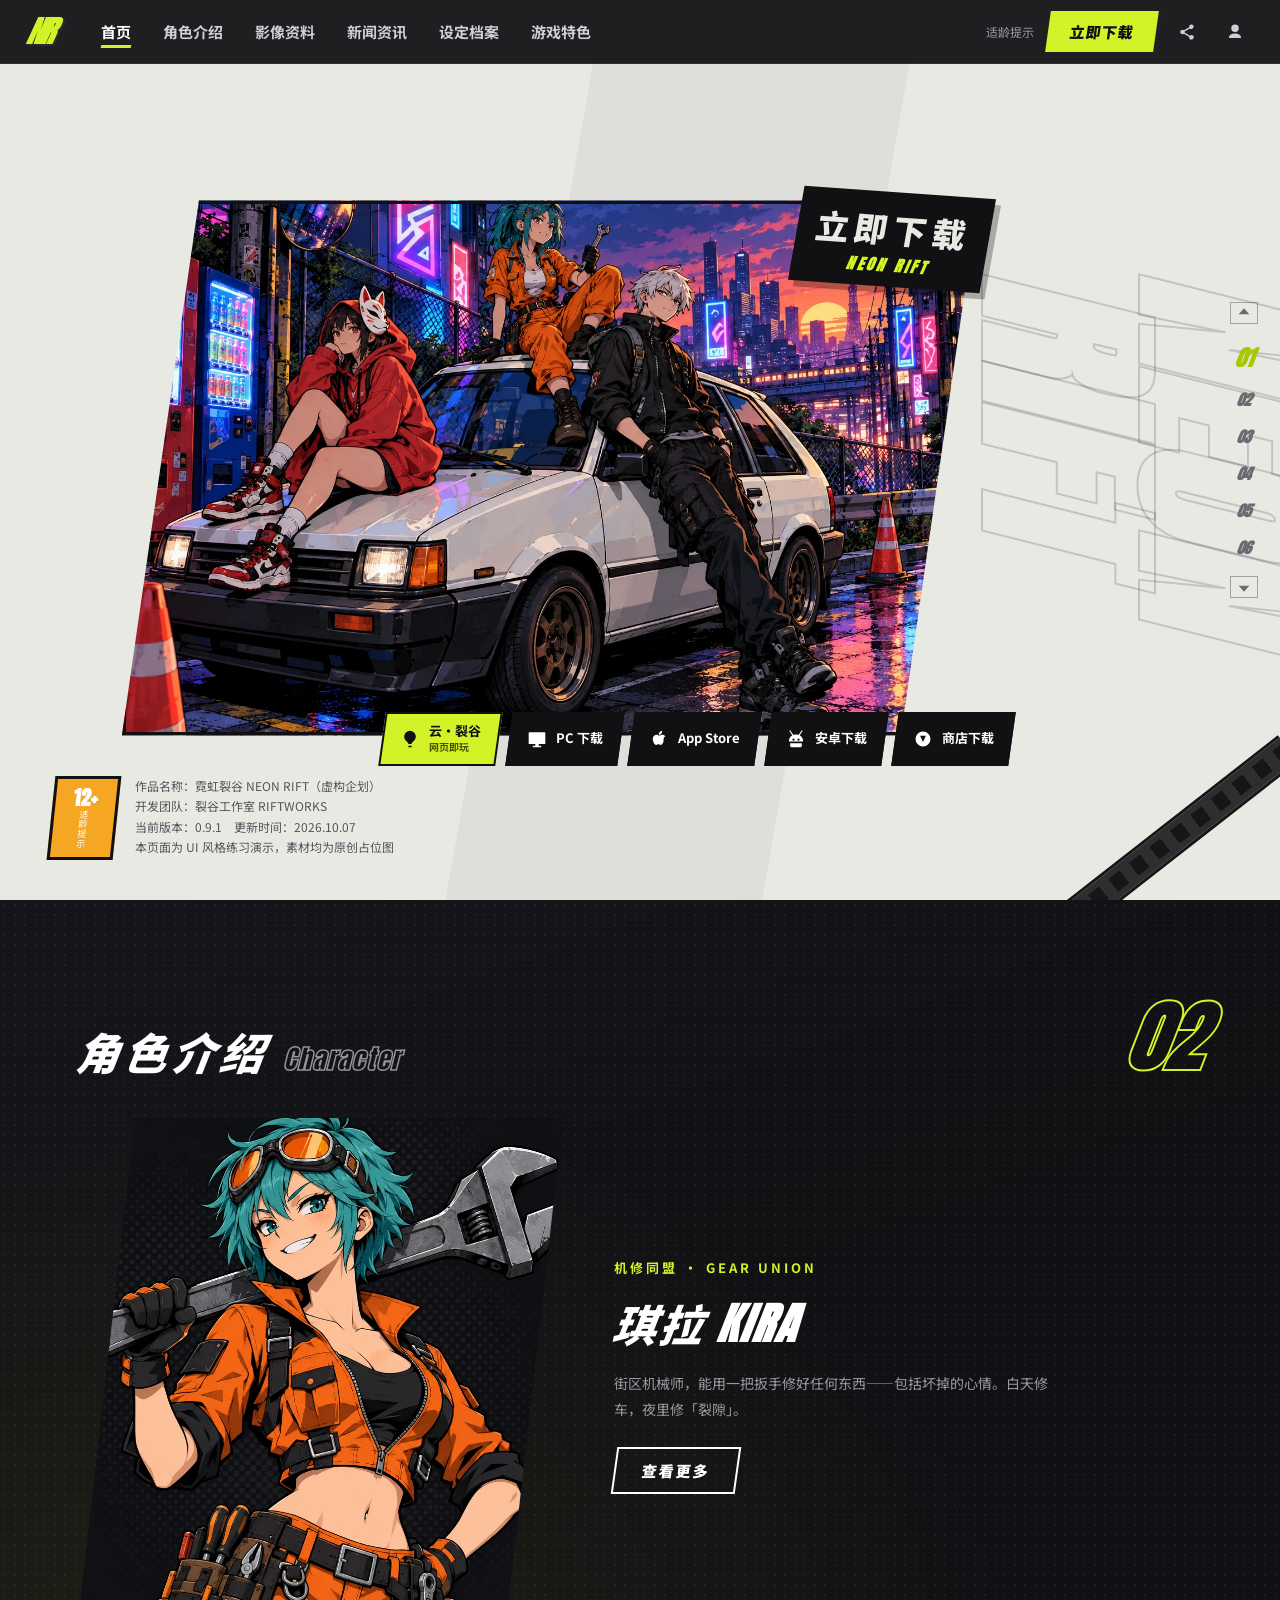
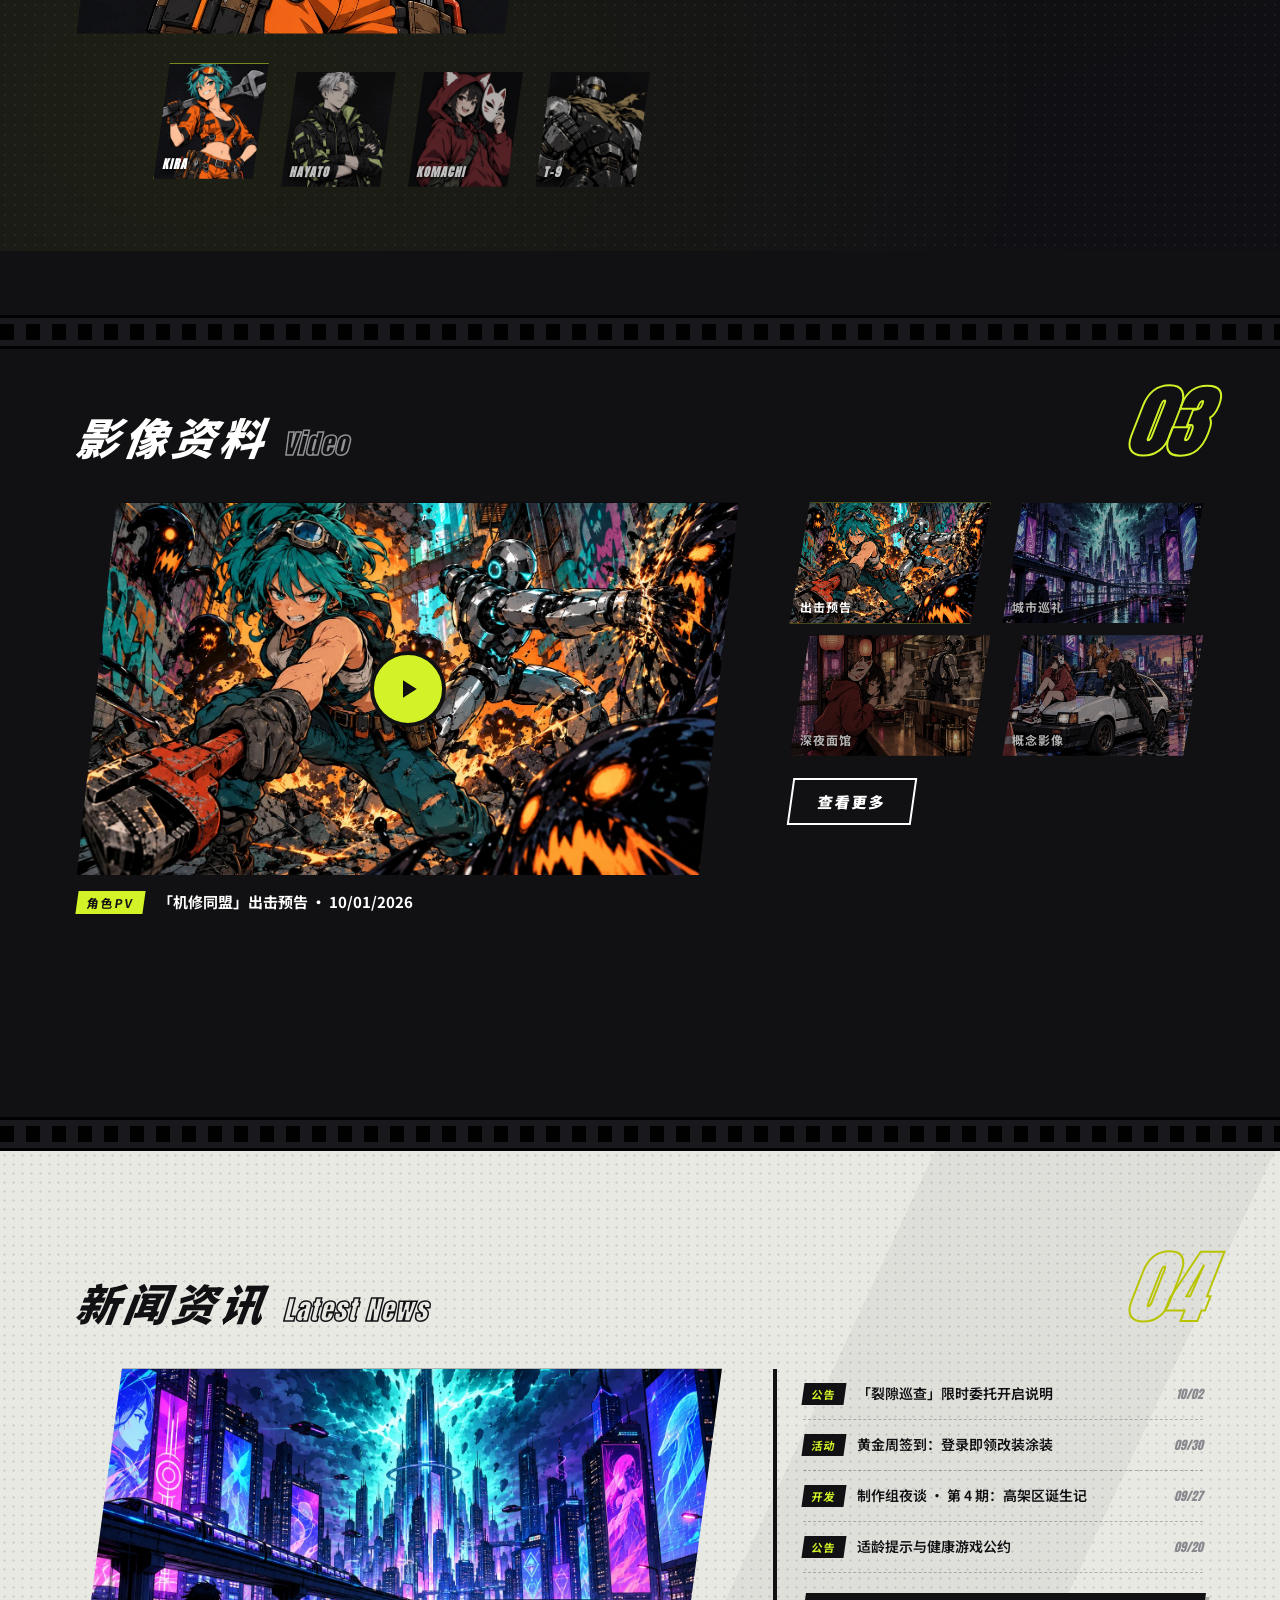
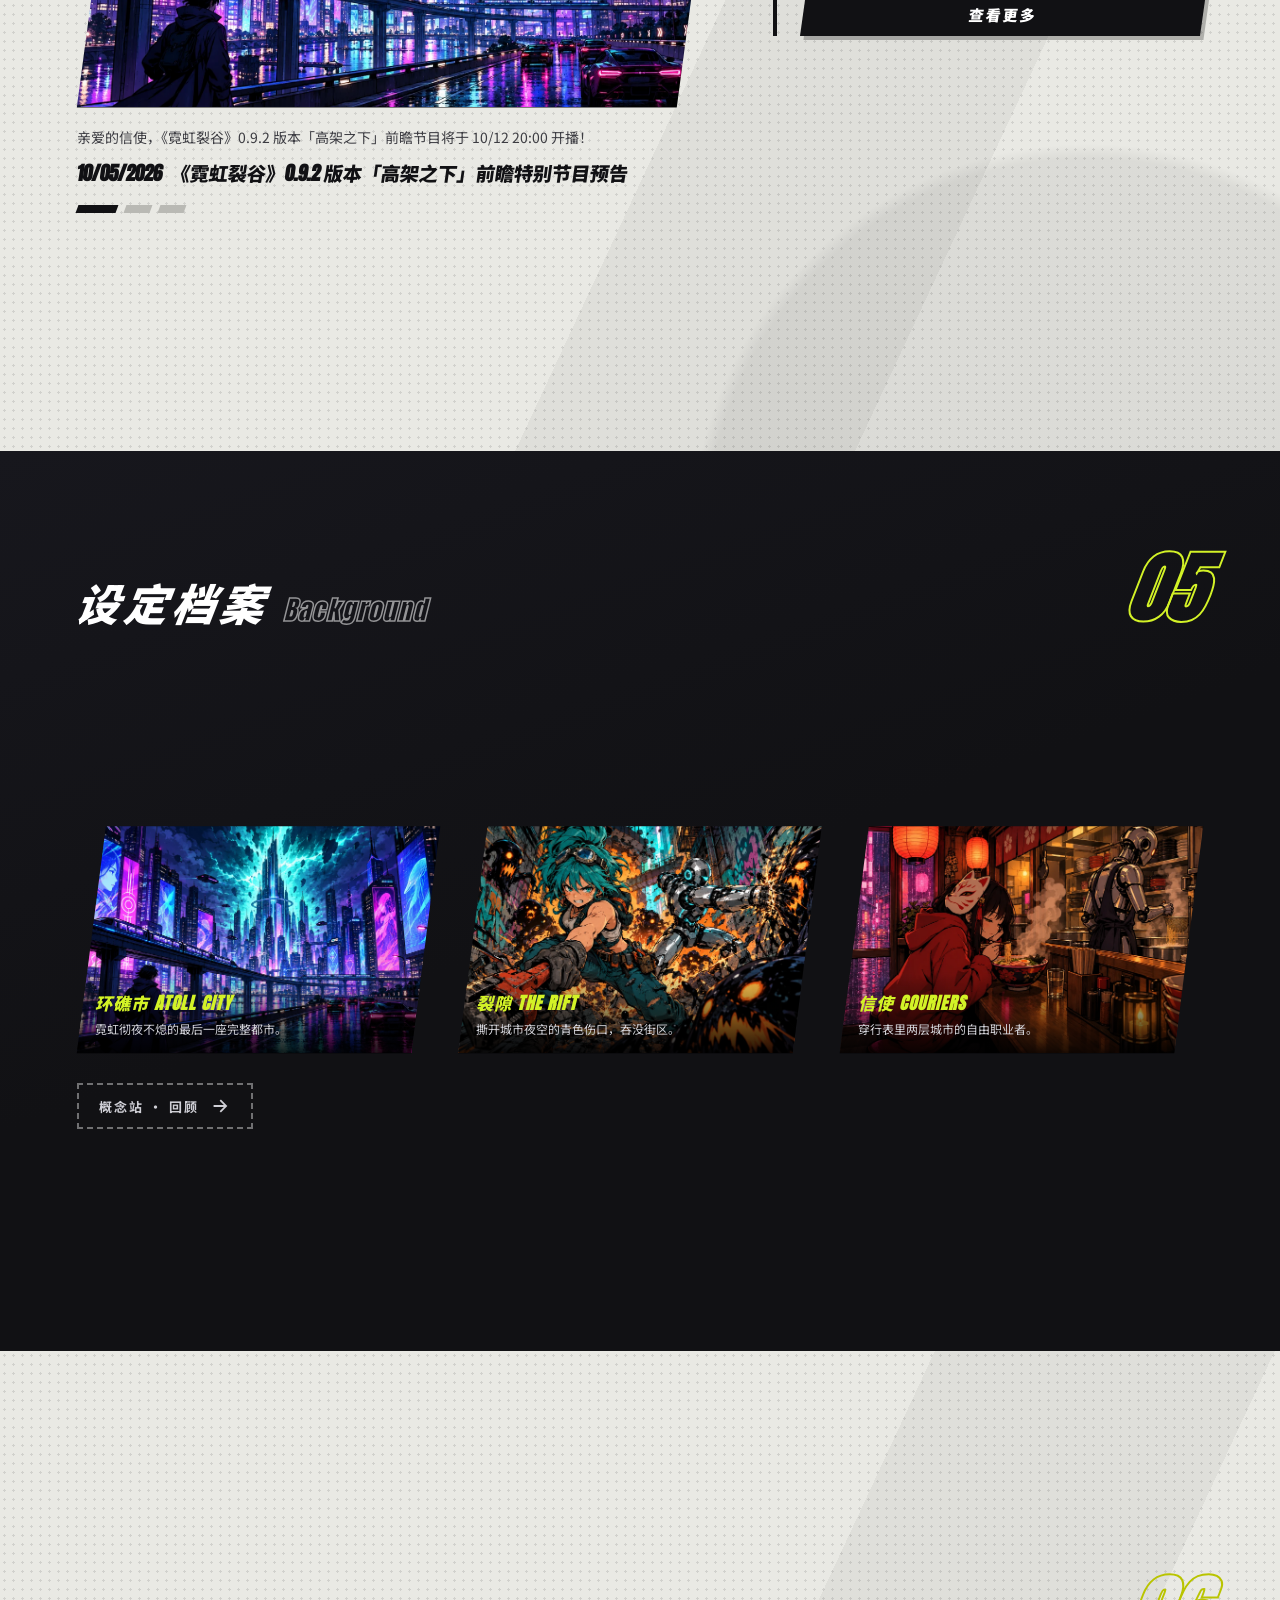
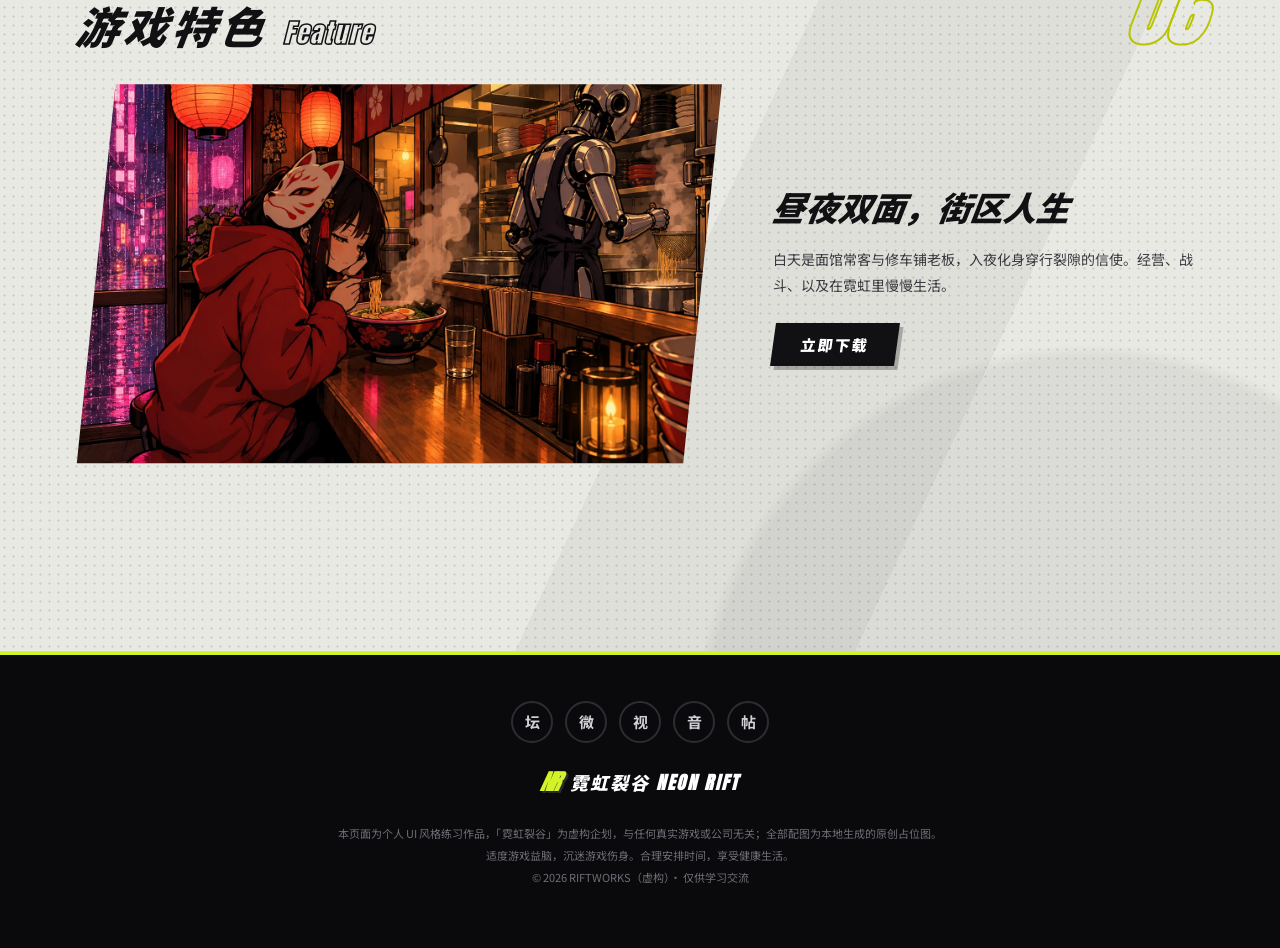
==== commit ed571752: "fix: 修复 Devin Review 三处问题 - 页码/导航高亮改为滚动位置驱动，入场动画阈值降至 0.12，   修复高分节（平板单列布局）永不触发 is-inview 的问题 - 角色/影像" ====
--- a/index.html
+++ b/index.html
@@ -5,6 +5,7 @@
 <meta name="viewport" content="width=device-width, initial-scale=1.0">
 <title>霓虹裂谷 NEON RIFT — 概念官网</title>
 <meta name="description" content="「霓虹裂谷」风格练习页面：都市潮酷漫画风游戏官网 UI。">
+<link rel="icon" href="data:image/svg+xml,%3Csvg xmlns='http://www.w3.org/2000/svg' viewBox='0 0 32 32'%3E%3Crect width='32' height='32' fill='%23d3f227'/%3E%3Ctext x='16' y='24' font-family='Arial Black' font-size='18' font-weight='900' text-anchor='middle' fill='%23111'%3ENR%3C/text%3E%3C/svg%3E">
 <link rel="preconnect" href="https://fonts.googleapis.com">
 <link rel="preconnect" href="https://fonts.gstatic.com" crossorigin>
 <link href="https://fonts.googleapis.com/css2?family=Anton&family=Noto+Sans+SC:wght@400;500;700;900&display=swap" rel="stylesheet">
@@ -126,10 +127,10 @@
         </div>
       </div>
       <ul class="char-strip" id="charStrip">
-        <li class="is-active" data-idx="0"><img src="assets/img/char1.webp" alt="琪拉"><span>KIRA</span></li>
-        <li data-idx="1"><img src="assets/img/char2.webp" alt="隼人"><span>HAYATO</span></li>
-        <li data-idx="2"><img src="assets/img/char3.webp" alt="小町"><span>KOMACHI</span></li>
-        <li data-idx="3"><img src="assets/img/char4.webp" alt="铁卫"><span>T-9</span></li>
+        <li class="is-active" data-idx="0" tabindex="0" role="button" aria-pressed="true" aria-label="查看角色：琪拉"><img src="assets/img/char1.webp" alt="琪拉"><span>KIRA</span></li>
+        <li data-idx="1" tabindex="0" role="button" aria-pressed="false" aria-label="查看角色：隼人"><img src="assets/img/char2.webp" alt="隼人"><span>HAYATO</span></li>
+        <li data-idx="2" tabindex="0" role="button" aria-pressed="false" aria-label="查看角色：小町"><img src="assets/img/char3.webp" alt="小町"><span>KOMACHI</span></li>
+        <li data-idx="3" tabindex="0" role="button" aria-pressed="false" aria-label="查看角色：铁卫"><img src="assets/img/char4.webp" alt="铁卫"><span>T-9</span></li>
       </ul>
     </div>
   </section>
@@ -154,10 +155,10 @@
       </div>
       <div class="video-list">
         <ul class="thumb-grid" id="thumbGrid">
-          <li class="is-active" data-vid="0"><img src="assets/img/thumb-battle.webp" alt=""><span>出击预告</span></li>
-          <li data-vid="1"><img src="assets/img/thumb-city.webp" alt=""><span>城市巡礼</span></li>
-          <li data-vid="2"><img src="assets/img/thumb-cafe.webp" alt=""><span>深夜面馆</span></li>
-          <li data-vid="3"><img src="assets/img/hero.webp" alt=""><span>概念影像</span></li>
+          <li class="is-active" data-vid="0" tabindex="0" role="button" aria-pressed="true" aria-label="播放：出击预告"><img src="assets/img/thumb-battle.webp" alt=""><span>出击预告</span></li>
+          <li data-vid="1" tabindex="0" role="button" aria-pressed="false" aria-label="播放：城市巡礼"><img src="assets/img/thumb-city.webp" alt=""><span>城市巡礼</span></li>
+          <li data-vid="2" tabindex="0" role="button" aria-pressed="false" aria-label="播放：深夜面馆"><img src="assets/img/thumb-cafe.webp" alt=""><span>深夜面馆</span></li>
+          <li data-vid="3" tabindex="0" role="button" aria-pressed="false" aria-label="播放：概念影像"><img src="assets/img/hero.webp" alt=""><span>概念影像</span></li>
         </ul>
         <a class="btn btn-ghost" href="#s03">查看更多</a>
       </div>
@@ -178,9 +179,9 @@
         <p class="news-line" id="newsLine">亲爱的信使，《霓虹裂谷》0.9.2 版本「高架之下」前瞻节目将于 10/12 20:00 开播！</p>
         <a class="news-headline" href="#s04" id="newsHeadline">10/05/2026　《霓虹裂谷》0.9.2 版本「高架之下」前瞻特别节目预告</a>
         <div class="news-dots" id="newsDots">
-          <button class="is-active" data-news="0" aria-label="第 1 条"></button>
-          <button data-news="1" aria-label="第 2 条"></button>
-          <button data-news="2" aria-label="第 3 条"></button>
+          <button class="is-active" data-news="0" aria-label="第 1 条" aria-pressed="true"></button>
+          <button data-news="1" aria-label="第 2 条" aria-pressed="false"></button>
+          <button data-news="2" aria-label="第 3 条" aria-pressed="false"></button>
         </div>
       </div>
       <div class="news-side">
--- a/css/style.css
+++ b/css/style.css
@@ -154,6 +154,7 @@
   font-size: 15px;
   font-weight: 700;
   color: #cfcfd6;
+  white-space: nowrap;
   transition: color .15s;
 }
 .nav-link::after {
@@ -281,8 +282,7 @@
   font-style: italic;
   letter-spacing: 2px;
   color: transparent;
-  -webkit-text-stroke: 1.5px currentColor;
-  opacity: .55;
+  -webkit-text-stroke: 1.5px rgba(255,255,255,.55);
 }
 .panel-light .section-title span { -webkit-text-stroke-color: var(--ink); }
 .head-num {
@@ -490,6 +490,12 @@
   transition: filter .2s, outline-color .2s, transform .2s;
 }
 .char-strip li:hover { filter: grayscale(0) brightness(.95); }
+.char-strip li:focus-visible,
+.thumb-grid li:focus-visible,
+.news-dots button:focus-visible {
+  outline: 3px solid var(--lime);
+  outline-offset: 2px;
+}
 .char-strip li.is-active {
   outline-color: var(--lime);
   filter: none;
@@ -823,6 +829,7 @@
 /* ============ 响应式 ============ */
 
 @media (max-width: 1080px) {
+  .main-nav { display: none; }
   .video-layout, .news-layout, .feature-layout { grid-template-columns: 1fr; }
   .char-display { flex-direction: column; }
   .char-frame { flex-basis: auto; max-width: 420px; }
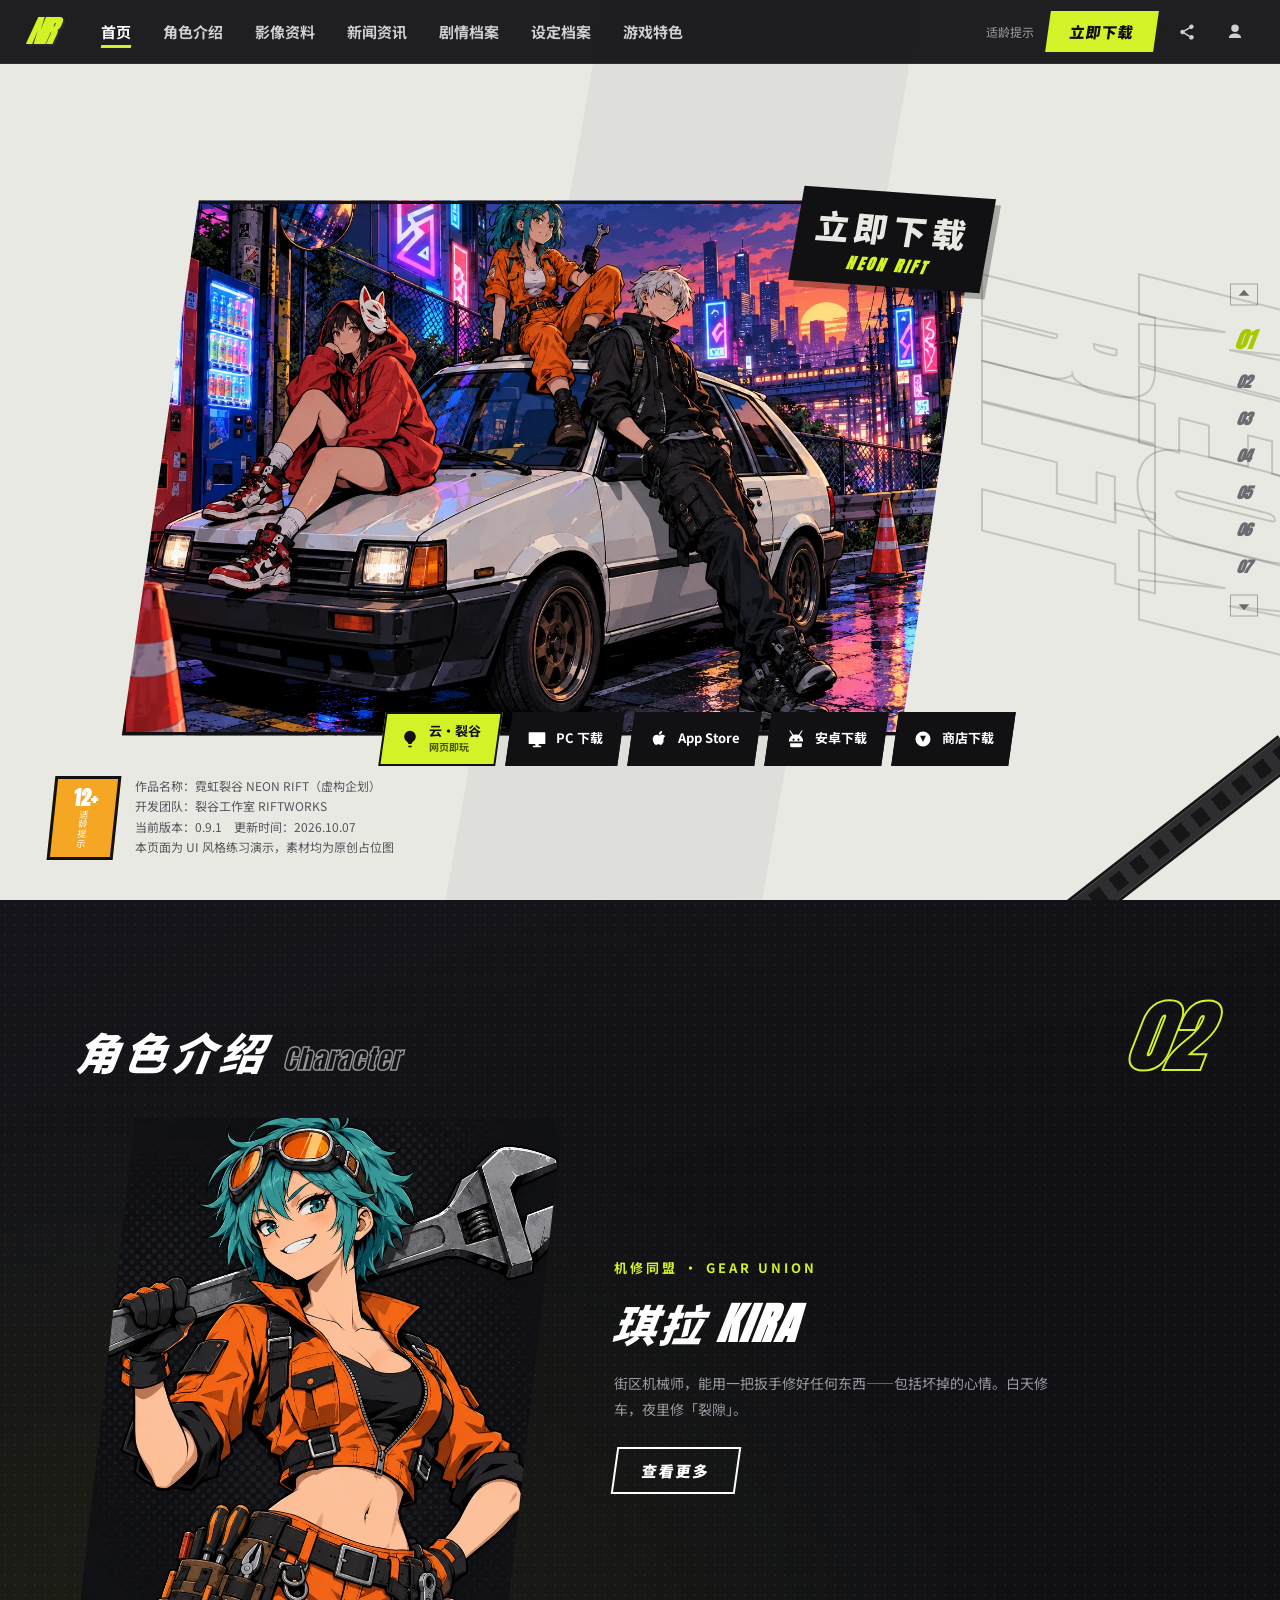
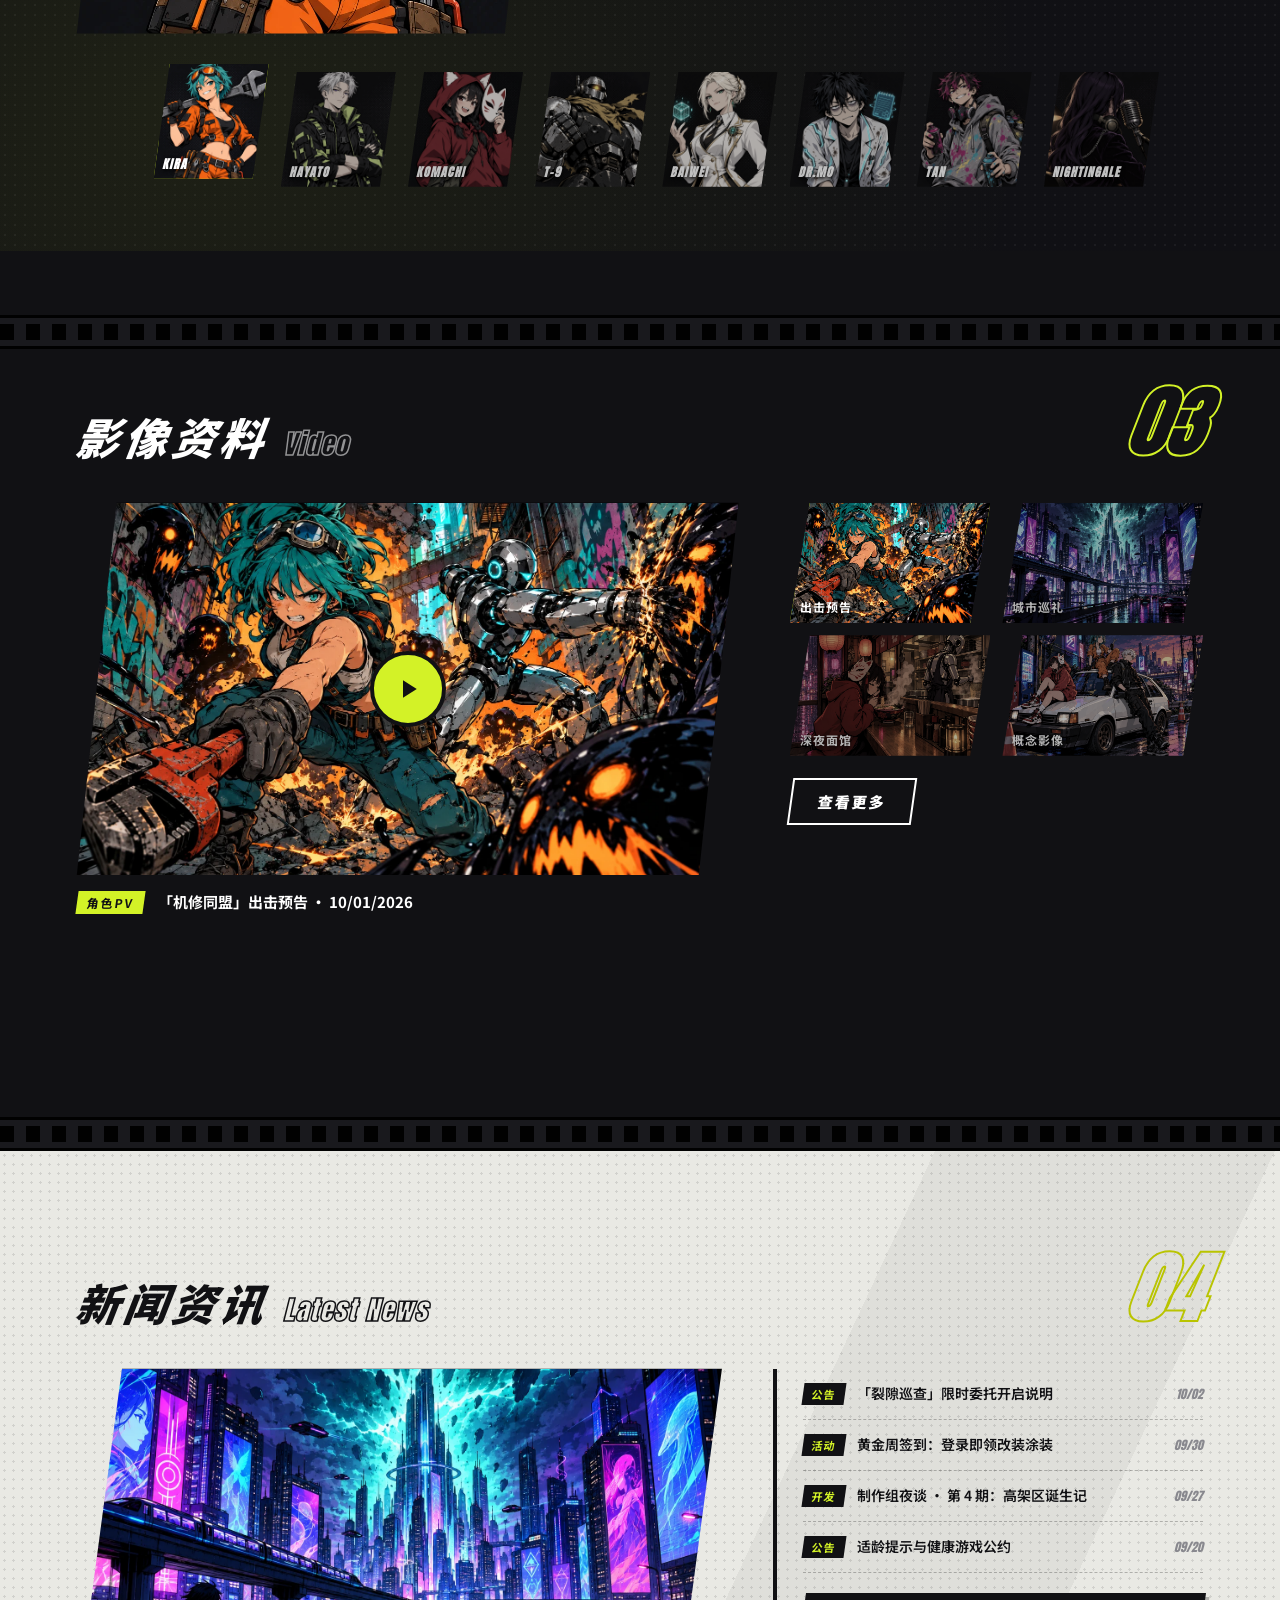
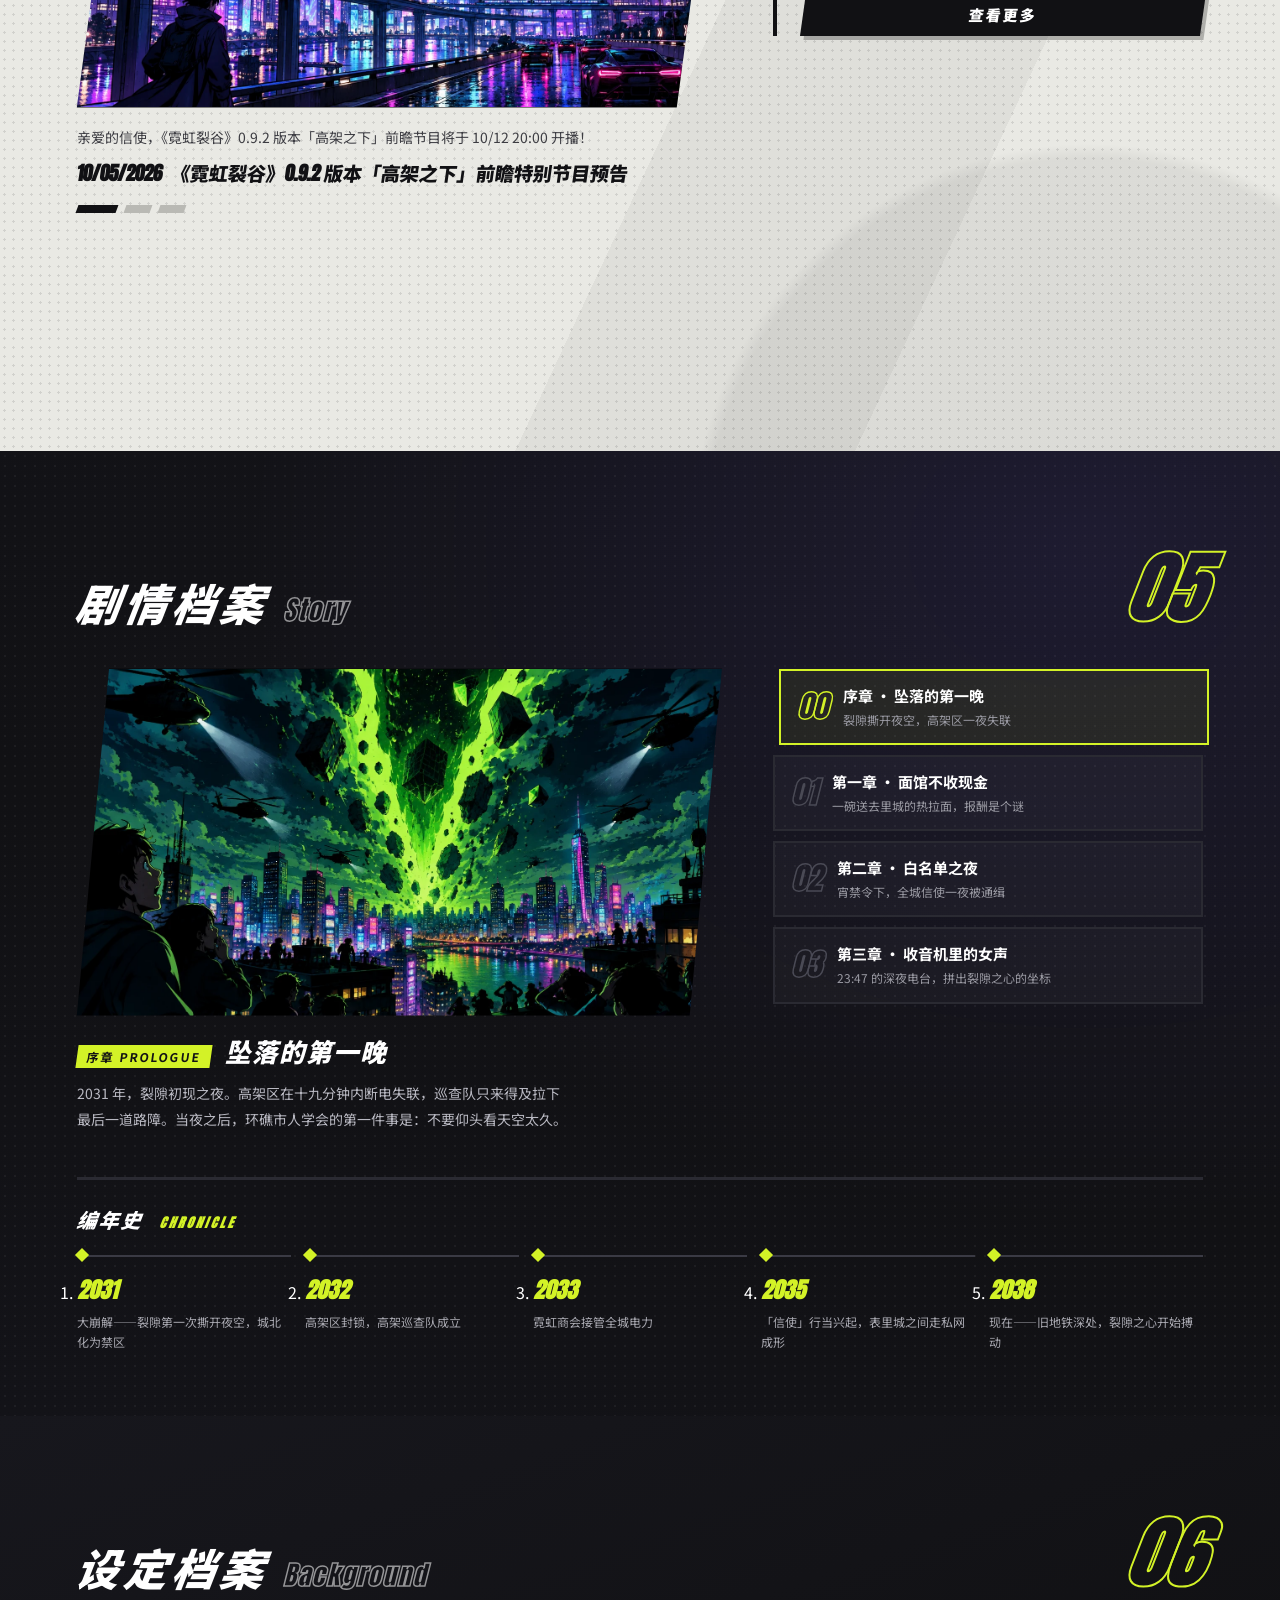
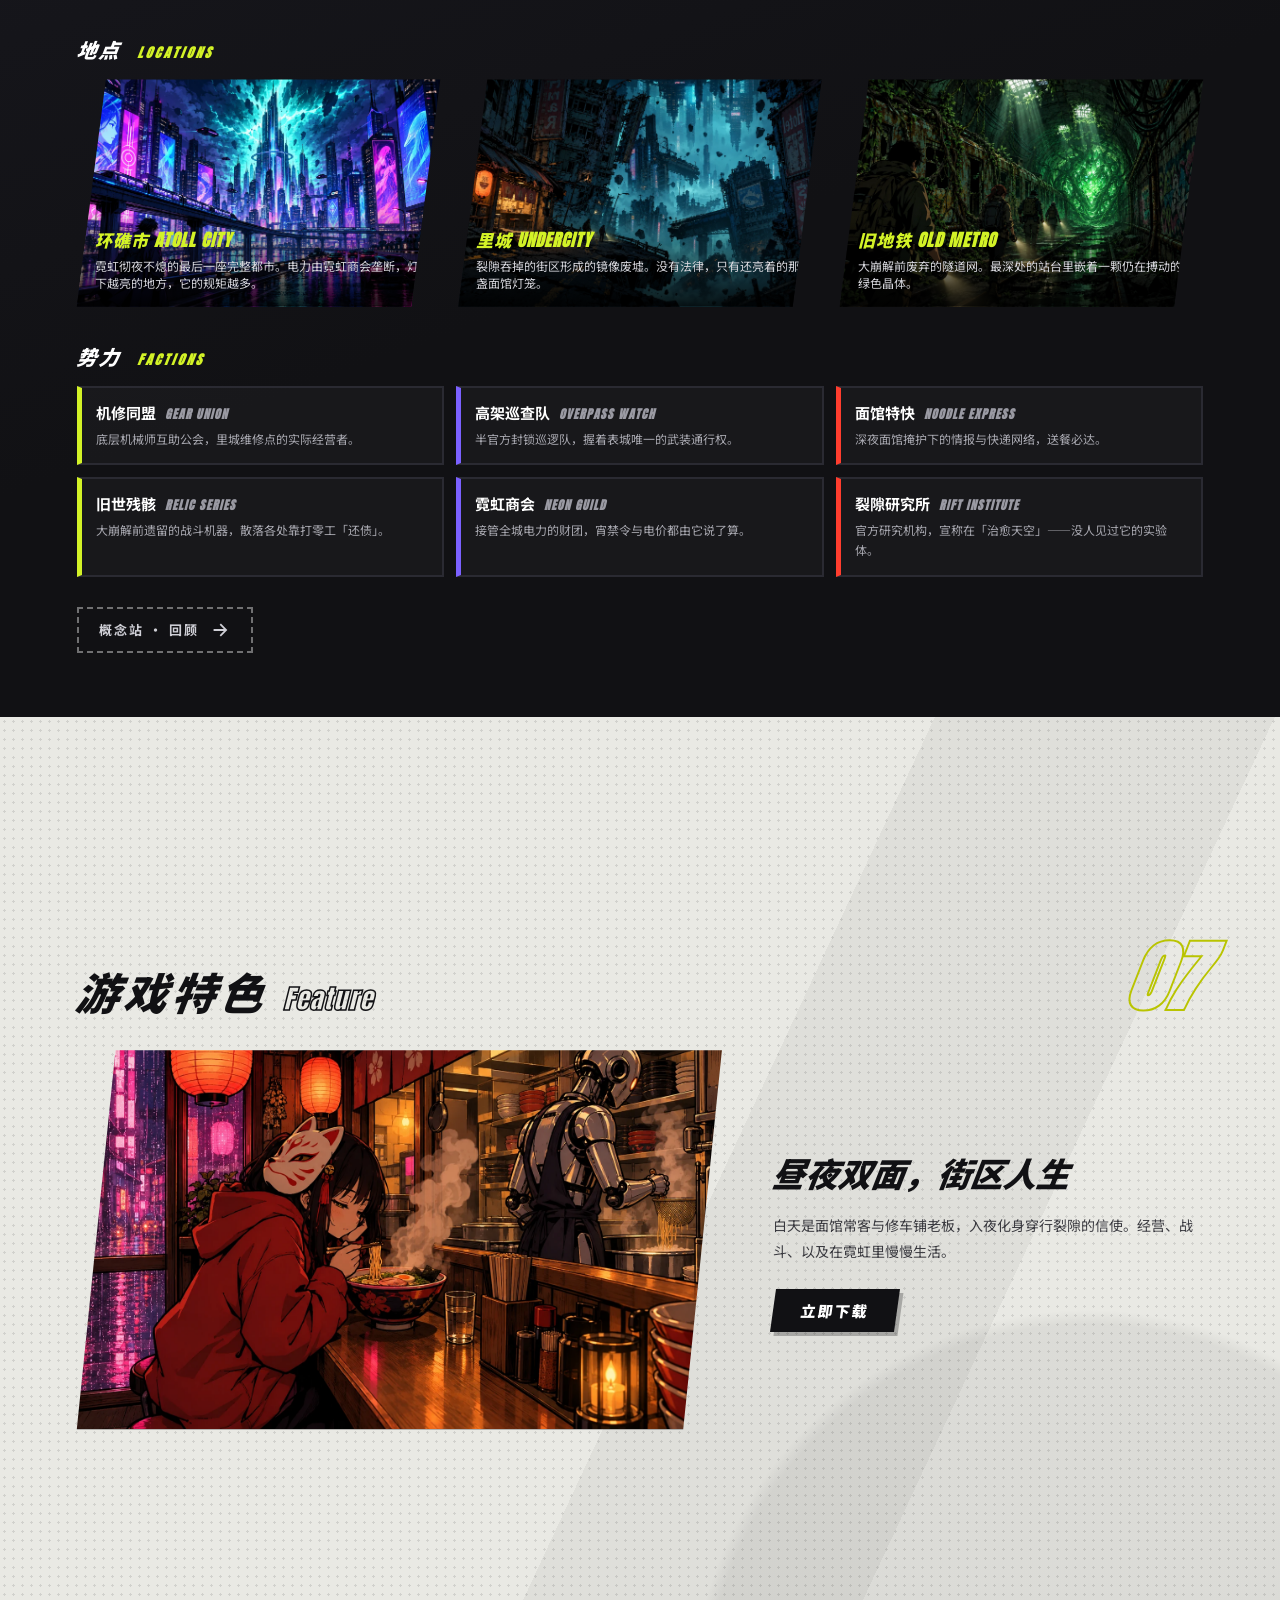
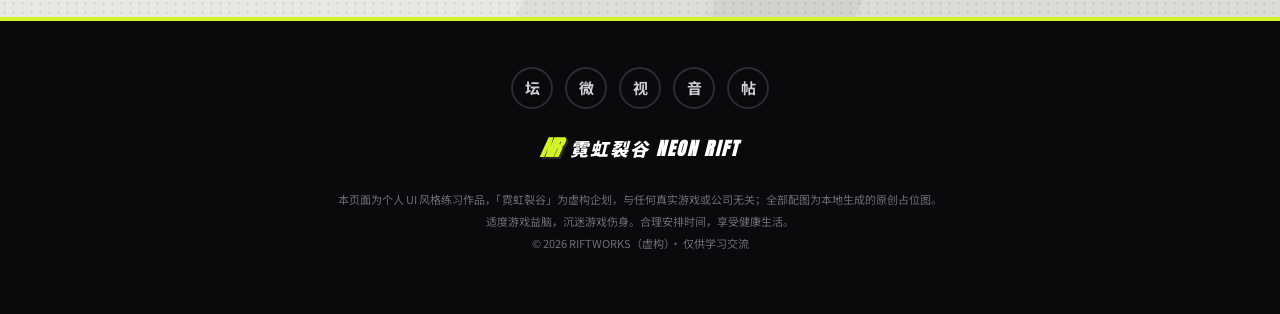
==== commit 71dce2a2: "feat: 世界观扩展 — 新增剧情档案分节、角色扩至 8 名、势力设定 - 新分节 s05 剧情档案：序章+三章剧情卡（大图/标题/梗概切换）   与编年史时间线（2031 大崩解 → 2038 裂" ====
--- a/index.html
+++ b/index.html
@@ -24,8 +24,9 @@
       <a href="#s02" class="nav-link">角色介绍</a>
       <a href="#s03" class="nav-link">影像资料</a>
       <a href="#s04" class="nav-link">新闻资讯</a>
-      <a href="#s05" class="nav-link">设定档案</a>
-      <a href="#s06" class="nav-link">游戏特色</a>
+      <a href="#s05" class="nav-link">剧情档案</a>
+      <a href="#s06" class="nav-link">设定档案</a>
+      <a href="#s07" class="nav-link">游戏特色</a>
     </nav>
   </div>
   <div class="header-right">
@@ -52,6 +53,7 @@
     <li><a href="#s04">04</a></li>
     <li><a href="#s05">05</a></li>
     <li><a href="#s06">06</a></li>
+    <li><a href="#s07">07</a></li>
   </ul>
   <button class="pager-arrow" id="pagerDown" aria-label="下一屏">
     <svg viewBox="0 0 24 24" width="16" height="16"><path fill="currentColor" d="M12 19 4 10h16l-8 9Z"/></svg>
@@ -131,6 +133,10 @@
         <li data-idx="1" tabindex="0" role="button" aria-pressed="false" aria-label="查看角色：隼人"><img src="assets/img/char2.webp" alt="隼人"><span>HAYATO</span></li>
         <li data-idx="2" tabindex="0" role="button" aria-pressed="false" aria-label="查看角色：小町"><img src="assets/img/char3.webp" alt="小町"><span>KOMACHI</span></li>
         <li data-idx="3" tabindex="0" role="button" aria-pressed="false" aria-label="查看角色：铁卫"><img src="assets/img/char4.webp" alt="铁卫"><span>T-9</span></li>
+        <li data-idx="4" tabindex="0" role="button" aria-pressed="false" aria-label="查看角色：白苇"><img src="assets/img/char5.webp" alt="白苇"><span>BAIWEI</span></li>
+        <li data-idx="5" tabindex="0" role="button" aria-pressed="false" aria-label="查看角色：墨博士"><img src="assets/img/char6.webp" alt="墨博士"><span>DR.MO</span></li>
+        <li data-idx="6" tabindex="0" role="button" aria-pressed="false" aria-label="查看角色：阿炭"><img src="assets/img/char7.webp" alt="阿炭"><span>TAN</span></li>
+        <li data-idx="7" tabindex="0" role="button" aria-pressed="false" aria-label="查看角色：夜莺"><img src="assets/img/char8.webp" alt="夜莺"><span>NIGHTINGALE</span></li>
       </ul>
     </div>
   </section>
@@ -196,40 +202,99 @@
     </div>
   </section>
 
-  <!-- ======================= 05 设定档案 ======================= -->
-  <section class="panel panel-dark panel-world" id="s05" data-title="设定档案">
-    <header class="section-head">
-      <h2 class="section-title"><em>设定档案</em><span>Background</span></h2>
+  <!-- ======================= 05 剧情档案 ======================= -->
+  <section class="panel panel-dark panel-story" id="s05" data-title="剧情档案">
+    <header class="section-head">
+      <h2 class="section-title"><em>剧情档案</em><span>Story</span></h2>
       <i class="head-num">05</i>
     </header>
 
-    <div class="world-layout">
-      <ul class="world-cards">
-        <li class="world-card">
-          <img src="assets/img/thumb-city.webp" alt="环礁市">
-          <div class="world-card-txt"><b>环礁市 ATOLL CITY</b><p>霓虹彻夜不熄的最后一座完整都市。</p></div>
+    <div class="story-layout">
+      <div class="story-feature">
+        <div class="story-frame"><img id="storyImg" src="assets/img/ep0.webp" alt="章节配图"></div>
+        <p class="story-meta"><span id="storyEp">序章 PROLOGUE</span><b id="storyTitle">坠落的第一晚</b></p>
+        <p class="story-desc" id="storyDesc">2031 年，裂隙初现之夜。高架区在十九分钟内断电失联，巡查队只来得及拉下最后一道路障。当夜之后，环礁市人学会的第一件事是：不要仰头看天空太久。</p>
+      </div>
+      <ul class="story-list" id="storyList">
+        <li class="is-active" data-ep="0" tabindex="0" role="button" aria-pressed="true" aria-label="阅读：序章·坠落的第一晚">
+          <i>00</i>
+          <div><b>序章 · 坠落的第一晚</b><p>裂隙撕开夜空，高架区一夜失联</p></div>
         </li>
-        <li class="world-card">
-          <img src="assets/img/thumb-battle.webp" alt="裂隙">
-          <div class="world-card-txt"><b>裂隙 THE RIFT</b><p>撕开城市夜空的青色伤口，吞没街区。</p></div>
+        <li data-ep="1" tabindex="0" role="button" aria-pressed="false" aria-label="阅读：第一章·面馆不收现金">
+          <i>01</i>
+          <div><b>第一章 · 面馆不收现金</b><p>一碗送去里城的热拉面，报酬是个谜</p></div>
         </li>
-        <li class="world-card">
-          <img src="assets/img/thumb-cafe.webp" alt="信使">
-          <div class="world-card-txt"><b>信使 COURIERS</b><p>穿行表里两层城市的自由职业者。</p></div>
+        <li data-ep="2" tabindex="0" role="button" aria-pressed="false" aria-label="阅读：第二章·白名单之夜">
+          <i>02</i>
+          <div><b>第二章 · 白名单之夜</b><p>宵禁令下，全城信使一夜被通缉</p></div>
+        </li>
+        <li data-ep="3" tabindex="0" role="button" aria-pressed="false" aria-label="阅读：第三章·收音机里的女声">
+          <i>03</i>
+          <div><b>第三章 · 收音机里的女声</b><p>23:47 的深夜电台，拼出裂隙之心的坐标</p></div>
         </li>
       </ul>
-      <a class="world-concept" href="#s05">
+    </div>
+
+    <div class="chronicle">
+      <h3 class="chronicle-title">编年史 <span>CHRONICLE</span></h3>
+      <ol class="chronicle-list">
+        <li><b>2031</b><span>大崩解——裂隙第一次撕开夜空，城北化为禁区</span></li>
+        <li><b>2032</b><span>高架区封锁，高架巡查队成立</span></li>
+        <li><b>2033</b><span>霓虹商会接管全城电力</span></li>
+        <li><b>2035</b><span>「信使」行当兴起，表里城之间走私网成形</span></li>
+        <li><b>2038</b><span>现在——旧地铁深处，裂隙之心开始搏动</span></li>
+      </ol>
+    </div>
+  </section>
+
+  <!-- ======================= 06 设定档案 ======================= -->
+  <section class="panel panel-dark panel-world" id="s06" data-title="设定档案">
+    <header class="section-head">
+      <h2 class="section-title"><em>设定档案</em><span>Background</span></h2>
+      <i class="head-num">06</i>
+    </header>
+
+    <div class="world-layout">
+      <div class="world-group">
+        <h3 class="world-sub">地点 <span>LOCATIONS</span></h3>
+        <ul class="world-cards">
+          <li class="world-card">
+            <img src="assets/img/thumb-city.webp" alt="环礁市">
+            <div class="world-card-txt"><b>环礁市 ATOLL CITY</b><p>霓虹彻夜不熄的最后一座完整都市。电力由霓虹商会垄断，灯下越亮的地方，它的规矩越多。</p></div>
+          </li>
+          <li class="world-card">
+            <img src="assets/img/ep1.webp" alt="里城">
+            <div class="world-card-txt"><b>里城 UNDERCITY</b><p>裂隙吞掉的街区形成的镜像废墟。没有法律，只有还亮着的那盏面馆灯笼。</p></div>
+          </li>
+          <li class="world-card">
+            <img src="assets/img/ep3.webp" alt="旧地铁">
+            <div class="world-card-txt"><b>旧地铁 OLD METRO</b><p>大崩解前废弃的隧道网。最深处的站台里嵌着一颗仍在搏动的绿色晶体。</p></div>
+          </li>
+        </ul>
+      </div>
+      <div class="world-group">
+        <h3 class="world-sub">势力 <span>FACTIONS</span></h3>
+        <ul class="faction-list">
+          <li><b>机修同盟 <i>GEAR UNION</i></b><p>底层机械师互助公会，里城维修点的实际经营者。</p></li>
+          <li><b>高架巡查队 <i>OVERPASS WATCH</i></b><p>半官方封锁巡逻队，握着表城唯一的武装通行权。</p></li>
+          <li><b>面馆特快 <i>NOODLE EXPRESS</i></b><p>深夜面馆掩护下的情报与快递网络，送餐必达。</p></li>
+          <li><b>旧世残骸 <i>RELIC SERIES</i></b><p>大崩解前遗留的战斗机器，散落各处靠打零工「还债」。</p></li>
+          <li><b>霓虹商会 <i>NEON GUILD</i></b><p>接管全城电力的财团，宵禁令与电价都由它说了算。</p></li>
+          <li><b>裂隙研究所 <i>RIFT INSTITUTE</i></b><p>官方研究机构，宣称在「治愈天空」——没人见过它的实验体。</p></li>
+        </ul>
+      </div>
+      <a class="world-concept" href="#s06">
         <span>概念站 · 回顾</span>
         <svg viewBox="0 0 24 24" width="22" height="22"><path fill="currentColor" d="M5 11h11.2l-4.6-4.6L13 5l7 7-7 7-1.4-1.4 4.6-4.6H5v-2Z"/></svg>
       </a>
     </div>
   </section>
 
-  <!-- ======================= 06 游戏特色 ======================= -->
-  <section class="panel panel-light panel-feature" id="s06" data-title="游戏特色">
+  <!-- ======================= 07 游戏特色 ======================= -->
+  <section class="panel panel-light panel-feature" id="s07" data-title="游戏特色">
     <header class="section-head">
       <h2 class="section-title"><em>游戏特色</em><span>Feature</span></h2>
-      <i class="head-num">06</i>
+      <i class="head-num">07</i>
     </header>
 
     <div class="feature-layout">
--- a/css/style.css
+++ b/css/style.css
@@ -475,6 +475,7 @@
 
 .char-strip {
   display: flex;
+  flex-wrap: wrap;
   gap: 12px;
   margin-top: 38px;
   padding-left: 6vw;
@@ -485,19 +486,22 @@
   aspect-ratio: 1;
   cursor: pointer;
   clip-path: polygon(14% 0, 100% 0, 86% 100%, 0 100%);
-  outline: 3px solid transparent;
   filter: grayscale(.55) brightness(.75);
-  transition: filter .2s, outline-color .2s, transform .2s;
+  transition: filter .2s, box-shadow .2s, transform .2s;
 }
 .char-strip li:hover { filter: grayscale(0) brightness(.95); }
+/* clip-path 会裁掉元素外侧的 outline，焦点/激活环用 inset 阴影画在裁剪区内 */
 .char-strip li:focus-visible,
-.thumb-grid li:focus-visible,
+.thumb-grid li:focus-visible {
+  outline: none;
+  box-shadow: inset 0 0 0 5px var(--lime);
+}
 .news-dots button:focus-visible {
   outline: 3px solid var(--lime);
   outline-offset: 2px;
 }
 .char-strip li.is-active {
-  outline-color: var(--lime);
+  box-shadow: inset 0 0 0 5px var(--lime);
   filter: none;
   transform: translateY(-8px);
 }
@@ -575,12 +579,11 @@
   aspect-ratio: 16 / 9.6;
   clip-path: polygon(10% 0, 100% 0, 90% 100%, 0 100%);
   cursor: pointer;
-  outline: 3px solid transparent;
   filter: grayscale(.5) brightness(.7);
-  transition: filter .2s, outline-color .2s;
+  transition: filter .2s, box-shadow .2s;
 }
 .thumb-grid li:hover { filter: grayscale(0) brightness(.95); }
-.thumb-grid li.is-active { outline-color: var(--lime); filter: none; }
+.thumb-grid li.is-active { box-shadow: inset 0 0 0 5px var(--lime); filter: none; }
 .thumb-grid span {
   position: absolute;
   left: 10px; bottom: 8px;
@@ -718,9 +721,209 @@
   color: #cfcfd6;
   transition: border-color .15s, color .15s;
 }
-.world-concept:hover { border-color: var(--lime); color: var(--lime); }
-
-/* ============ 06 游戏特色 ============ */
+/* ============ 05 剧情档案 ============ */
+
+.panel-story {
+  background:
+    radial-gradient(ellipse at 85% 10%, rgba(123,97,255,.10), transparent 55%),
+    radial-gradient(rgba(255,255,255,.05) 1px, transparent 1.4px) 0 0 / 10px 10px,
+    linear-gradient(200deg, #14141a 0%, var(--ink) 55%, #131318 100%);
+}
+
+.story-layout {
+  display: grid;
+  grid-template-columns: minmax(0, 1.5fr) minmax(0, 1fr);
+  gap: 4vw;
+  align-items: start;
+  position: relative;
+  z-index: 2;
+}
+.story-frame {
+  clip-path: polygon(5% 0, 100% 0, 95% 100%, 0 100%);
+  outline: 4px solid #000;
+  aspect-ratio: 16 / 8.6;
+}
+.story-meta {
+  display: flex;
+  align-items: baseline;
+  gap: 14px;
+  margin-top: 16px;
+}
+.story-meta span {
+  flex: none;
+  font-size: 12px;
+  font-weight: 700;
+  letter-spacing: 2px;
+  color: var(--ink);
+  background: var(--lime);
+  padding: 3px 10px;
+  transform: skew(-8deg);
+}
+.story-meta b {
+  font-family: var(--font-disp);
+  font-weight: 900;
+  font-style: italic;
+  font-size: clamp(20px, 2vw, 30px);
+  letter-spacing: 1px;
+}
+.story-desc {
+  margin-top: 10px;
+  font-size: 14px;
+  line-height: 1.9;
+  color: #b9b9c2;
+  max-width: 62ch;
+}
+
+.story-list { display: flex; flex-direction: column; gap: 10px; }
+.story-list li {
+  display: flex;
+  align-items: center;
+  gap: 16px;
+  padding: 14px 16px;
+  border: 2px solid #2a2a32;
+  background: rgba(255,255,255,.03);
+  cursor: pointer;
+  transition: border-color .18s, background .18s, transform .18s;
+}
+.story-list li:hover { border-color: #3e3e48; transform: translateX(6px); }
+.story-list li i {
+  flex: none;
+  font-family: var(--font-disp);
+  font-weight: 900;
+  font-style: italic;
+  font-size: 30px;
+  line-height: 1;
+  color: transparent;
+  -webkit-text-stroke: 1.5px #4a4a55;
+  transition: -webkit-text-stroke-color .18s;
+}
+.story-list li b { display: block; font-size: 15px; font-weight: 700; }
+.story-list li p { font-size: 12px; color: var(--text-dim); margin-top: 4px; line-height: 1.6; }
+.story-list li.is-active {
+  border-color: var(--lime);
+  background: rgba(211,242,39,.07);
+  transform: translateX(6px);
+}
+.story-list li.is-active i { -webkit-text-stroke-color: var(--lime); }
+.story-list li:focus-visible {
+  outline: 3px solid var(--lime);
+  outline-offset: 2px;
+}
+
+/* 编年史时间线 */
+.chronicle {
+  position: relative;
+  z-index: 2;
+  margin-top: 44px;
+  padding-top: 24px;
+  border-top: 3px solid #2a2a32;
+}
+.chronicle-title {
+  font-family: var(--font-disp);
+  font-weight: 900;
+  font-style: italic;
+  font-size: 20px;
+  letter-spacing: 2px;
+  transform: skew(-8deg);
+  margin-bottom: 20px;
+}
+.chronicle-title span {
+  font-size: 13px;
+  letter-spacing: 3px;
+  color: var(--lime);
+  margin-left: 10px;
+}
+.chronicle-list {
+  display: grid;
+  grid-template-columns: repeat(5, 1fr);
+  gap: 14px;
+}
+.chronicle-list li {
+  position: relative;
+  padding-top: 18px;
+}
+.chronicle-list li::before {
+  content: "";
+  position: absolute;
+  top: 0; left: 0; right: 0;
+  border-top: 2px solid #3a3a44;
+}
+.chronicle-list li::after {
+  content: "";
+  position: absolute;
+  top: -5px; left: 0;
+  width: 10px; height: 10px;
+  background: var(--lime);
+  transform: rotate(45deg);
+}
+.chronicle-list b {
+  display: block;
+  font-family: var(--font-disp);
+  font-weight: 900;
+  font-style: italic;
+  font-size: 22px;
+  color: var(--lime);
+}
+.chronicle-list span {
+  display: block;
+  margin-top: 6px;
+  font-size: 12px;
+  line-height: 1.7;
+  color: #a8a8b0;
+}
+
+/* ============ 06 设定档案·补充 ============ */
+
+.world-sub {
+  font-family: var(--font-disp);
+  font-weight: 900;
+  font-style: italic;
+  font-size: 20px;
+  letter-spacing: 2px;
+  transform: skew(-8deg);
+  margin-bottom: 14px;
+}
+.world-sub span {
+  font-size: 13px;
+  letter-spacing: 3px;
+  color: var(--lime);
+  margin-left: 10px;
+}
+.world-group + .world-group { margin-top: 4px; }
+
+.faction-list {
+  display: grid;
+  grid-template-columns: repeat(3, 1fr);
+  gap: 12px;
+}
+.faction-list li {
+  padding: 14px 16px 14px 14px;
+  border: 2px solid #2a2a32;
+  border-left: 5px solid var(--lime);
+  background: rgba(255,255,255,.03);
+}
+.faction-list li:nth-child(3n+2) { border-left-color: var(--violet); }
+.faction-list li:nth-child(3n) { border-left-color: var(--red); }
+.faction-list b {
+  display: block;
+  font-size: 15px;
+  font-weight: 700;
+}
+.faction-list b i {
+  font-family: var(--font-disp);
+  font-style: italic;
+  font-size: 12px;
+  letter-spacing: 1px;
+  color: var(--text-dim);
+  margin-left: 6px;
+}
+.faction-list p {
+  margin-top: 6px;
+  font-size: 12px;
+  line-height: 1.7;
+  color: #a8a8b0;
+}
+
 
 .panel-feature {
   display: flex;
@@ -803,6 +1006,8 @@
 .panel .char-strip,
 .panel .video-layout,
 .panel .news-layout,
+.panel .story-layout,
+.panel .chronicle,
 .panel .world-layout,
 .panel .feature-layout,
 .panel .hero-stage,
@@ -816,6 +1021,8 @@
 .panel.is-inview .char-strip,
 .panel.is-inview .video-layout,
 .panel.is-inview .news-layout,
+.panel.is-inview .story-layout,
+.panel.is-inview .chronicle,
 .panel.is-inview .world-layout,
 .panel.is-inview .feature-layout,
 .panel.is-inview .hero-stage,
@@ -824,18 +1031,22 @@
   transform: none;
 }
 .panel.is-inview .char-strip { transition-delay: .12s; }
+.panel.is-inview .chronicle { transition-delay: .18s; }
 .panel.is-inview .hero-meta { transition-delay: .15s; }
 
 /* ============ 响应式 ============ */
 
 @media (max-width: 1080px) {
   .main-nav { display: none; }
-  .video-layout, .news-layout, .feature-layout { grid-template-columns: 1fr; }
+  .video-layout, .news-layout, .feature-layout, .story-layout { grid-template-columns: 1fr; }
   .char-display { flex-direction: column; }
   .char-frame { flex-basis: auto; max-width: 420px; }
   .char-strip { padding-left: 0; }
   .news-side { border-left: 0; padding-left: 0; border-top: 4px solid var(--ink); padding-top: 20px; }
   .world-cards { grid-template-columns: 1fr; }
+  .faction-list { grid-template-columns: 1fr 1fr; }
+  .chronicle-list { grid-template-columns: repeat(3, 1fr); }
+  .story-list li.is-active { transform: none; }
 }
 
 @media (max-width: 760px) {
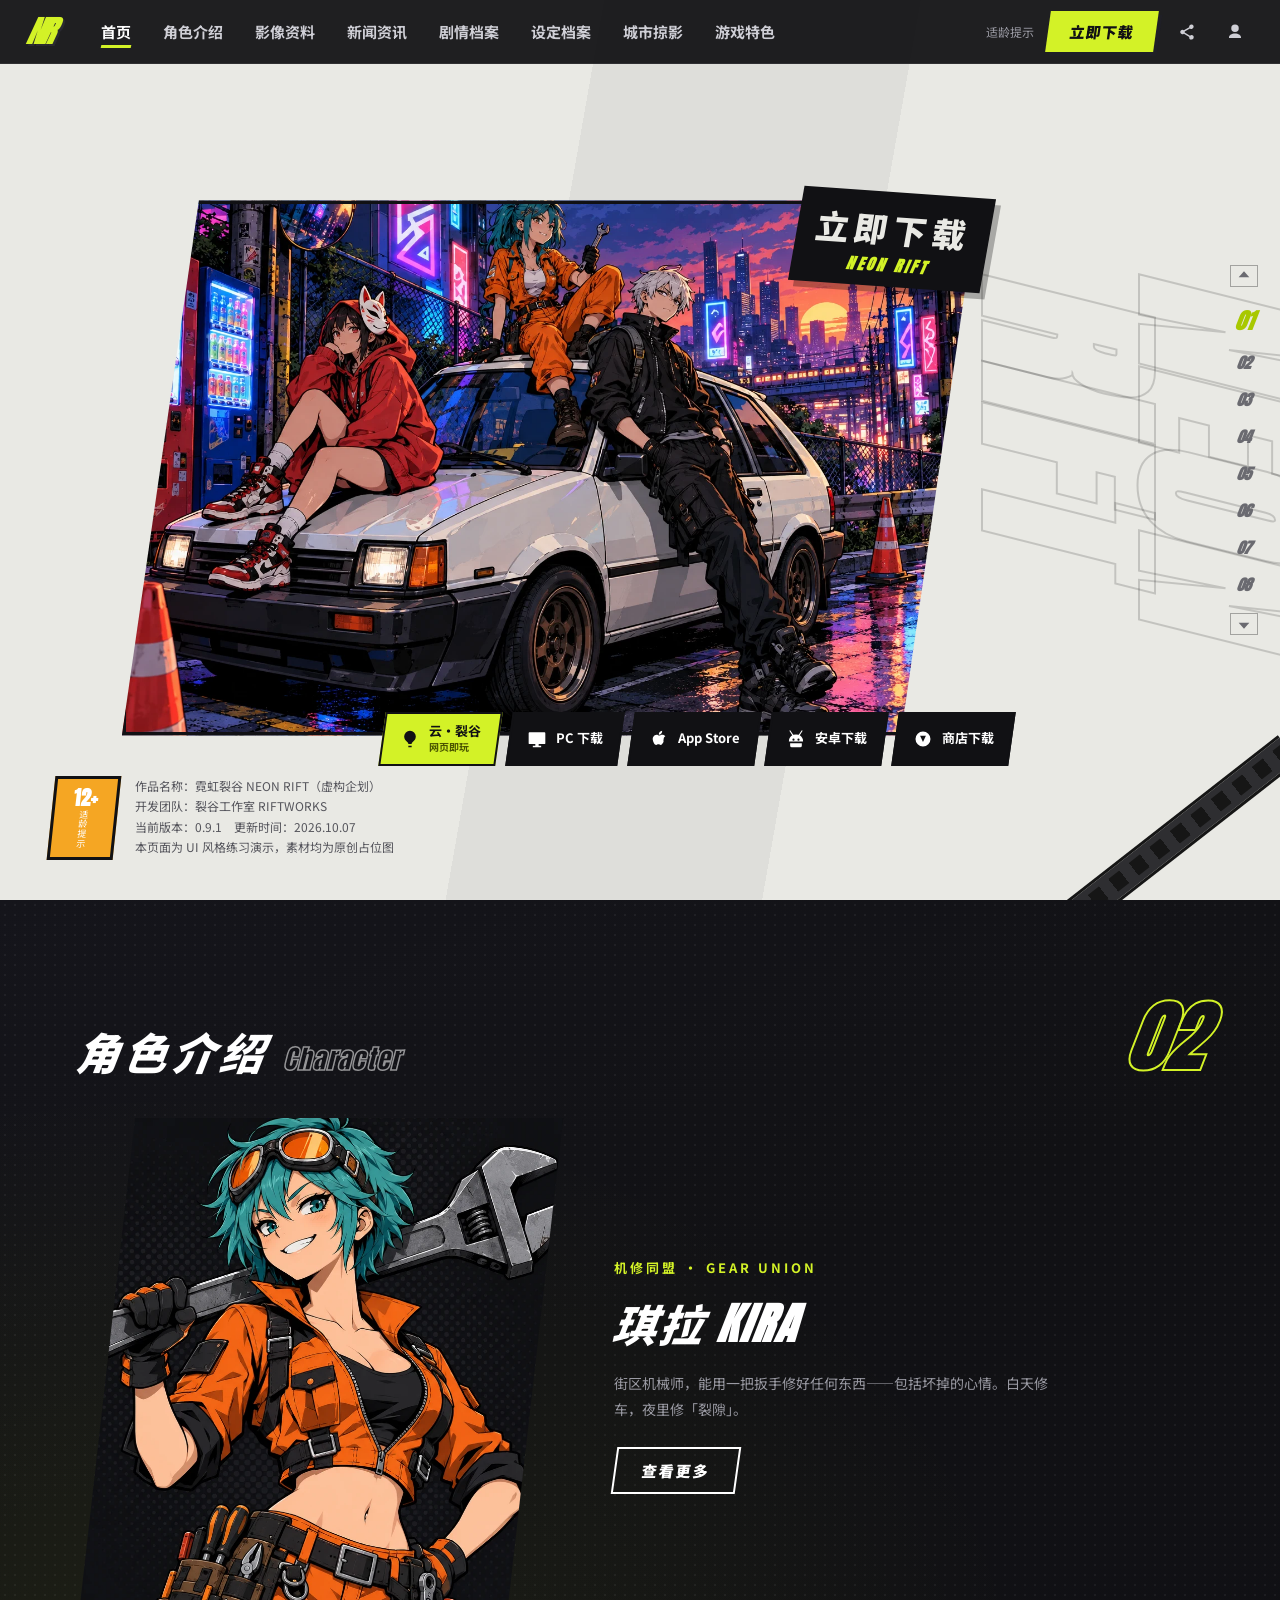
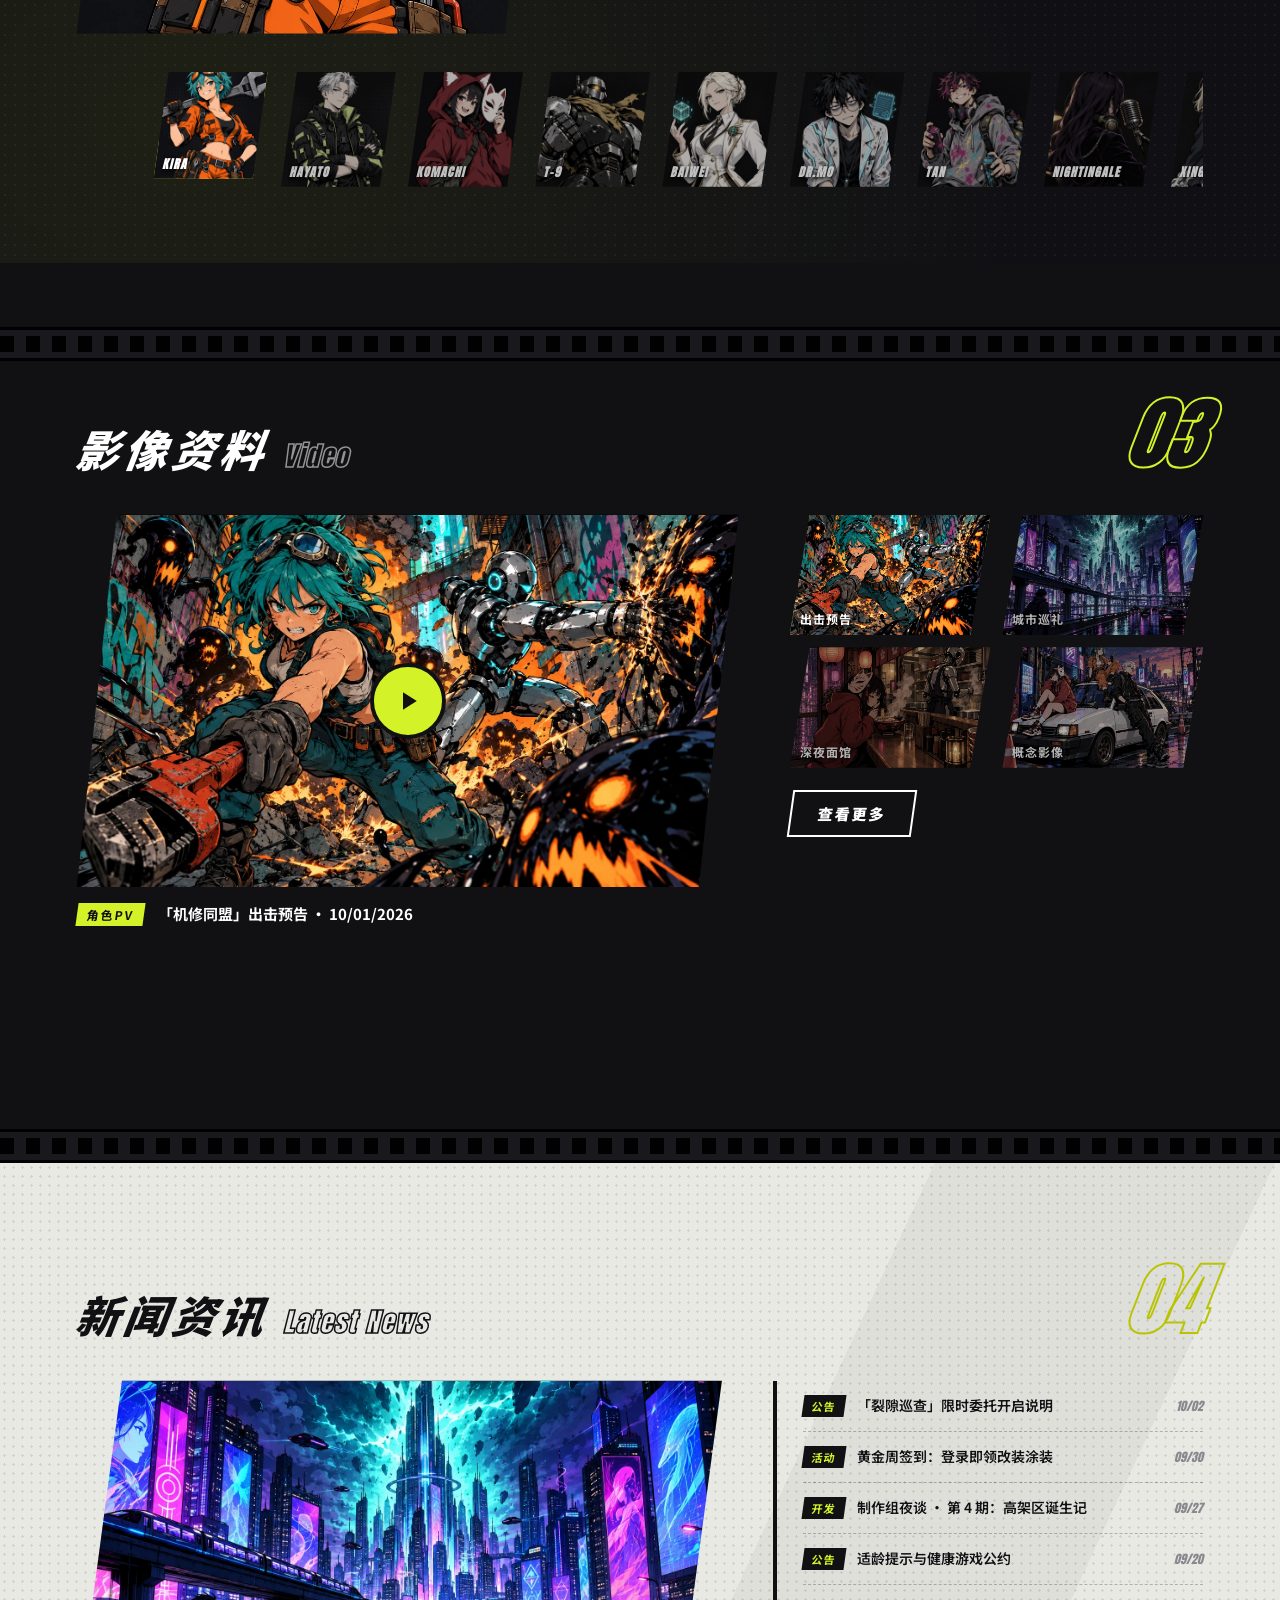
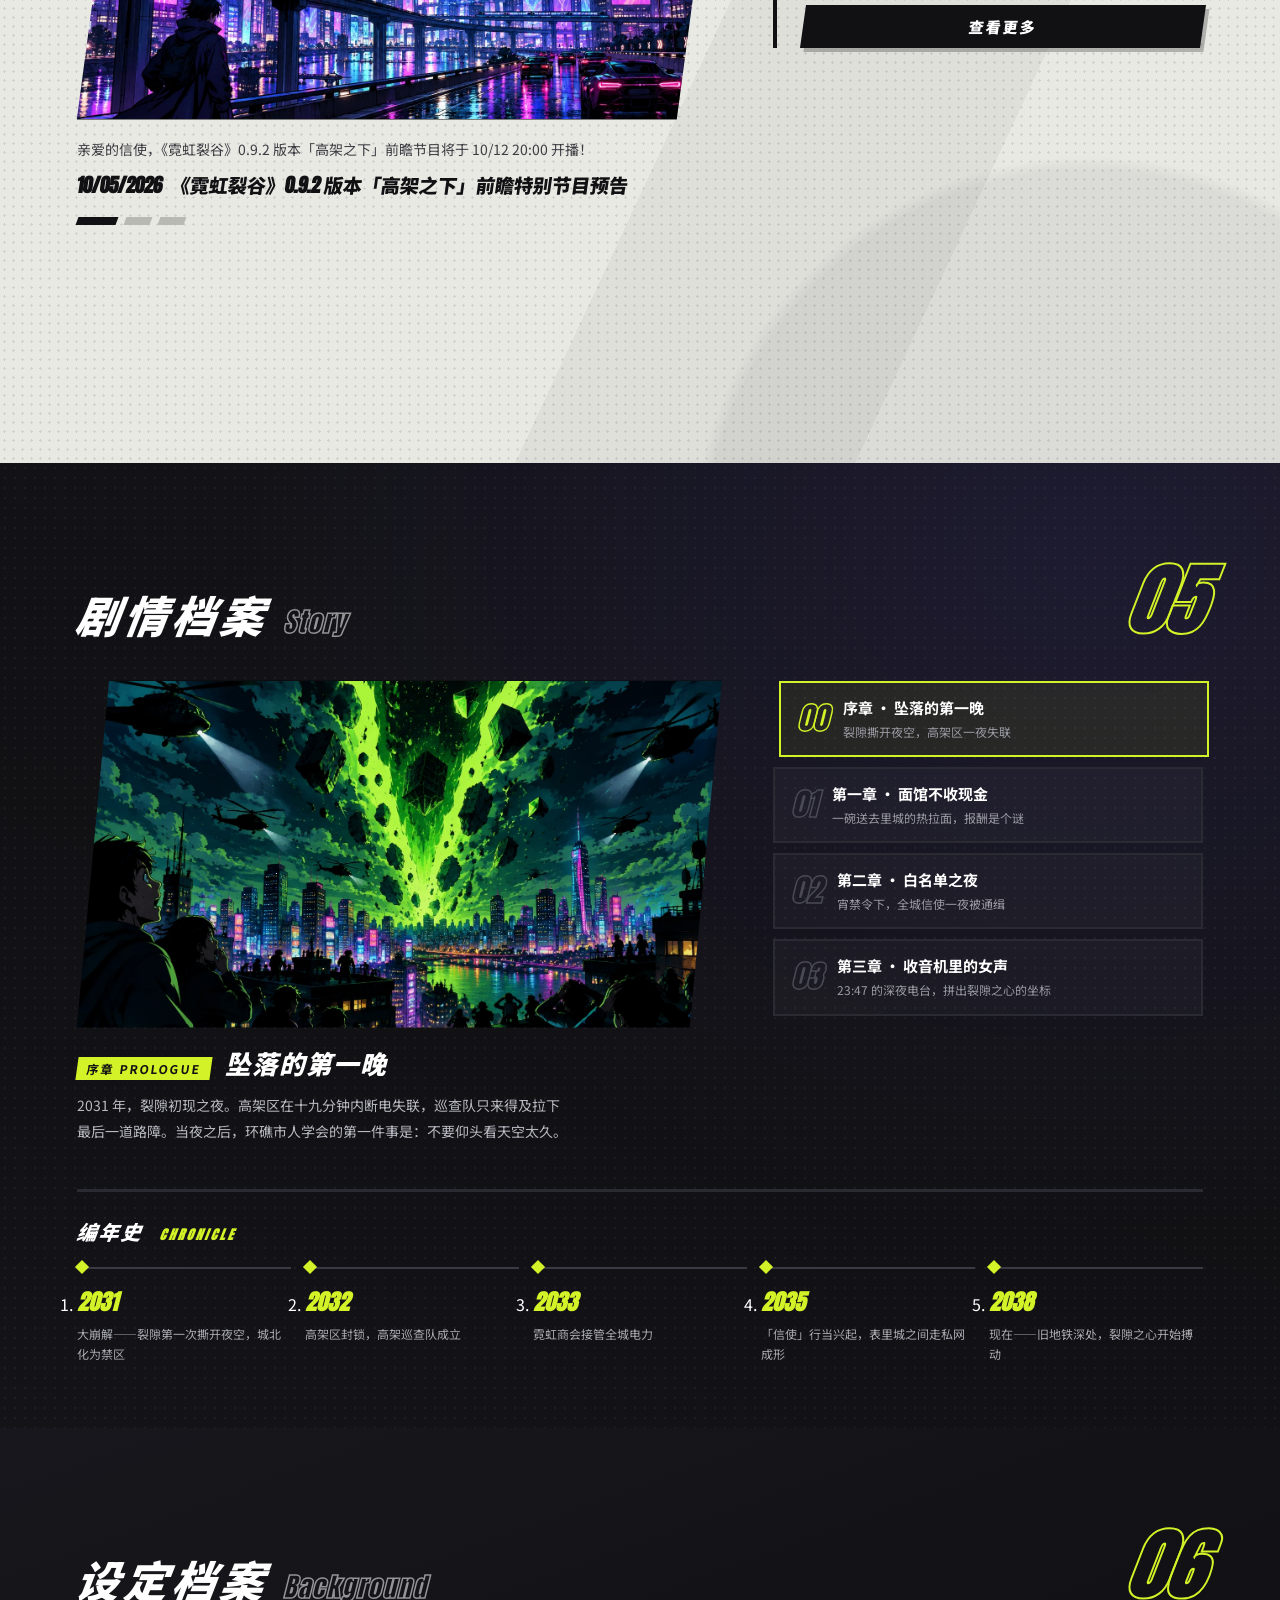
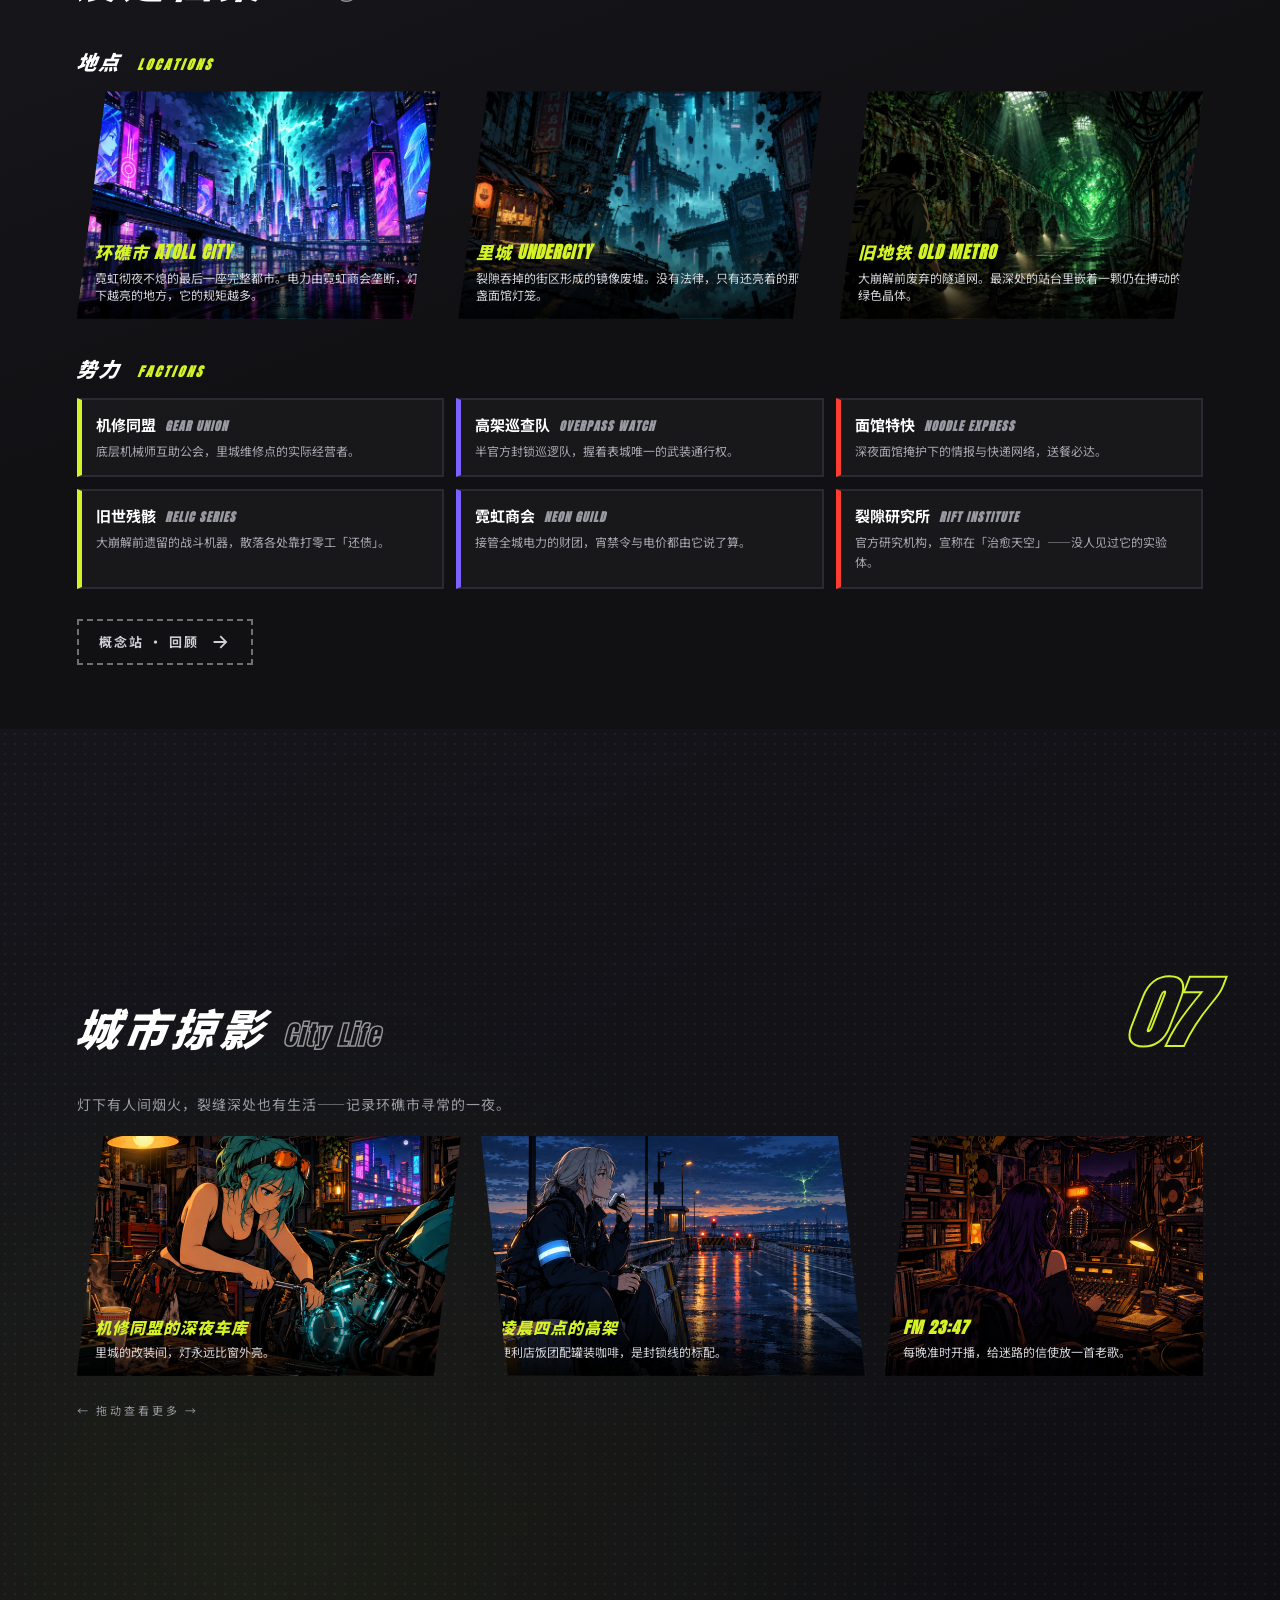
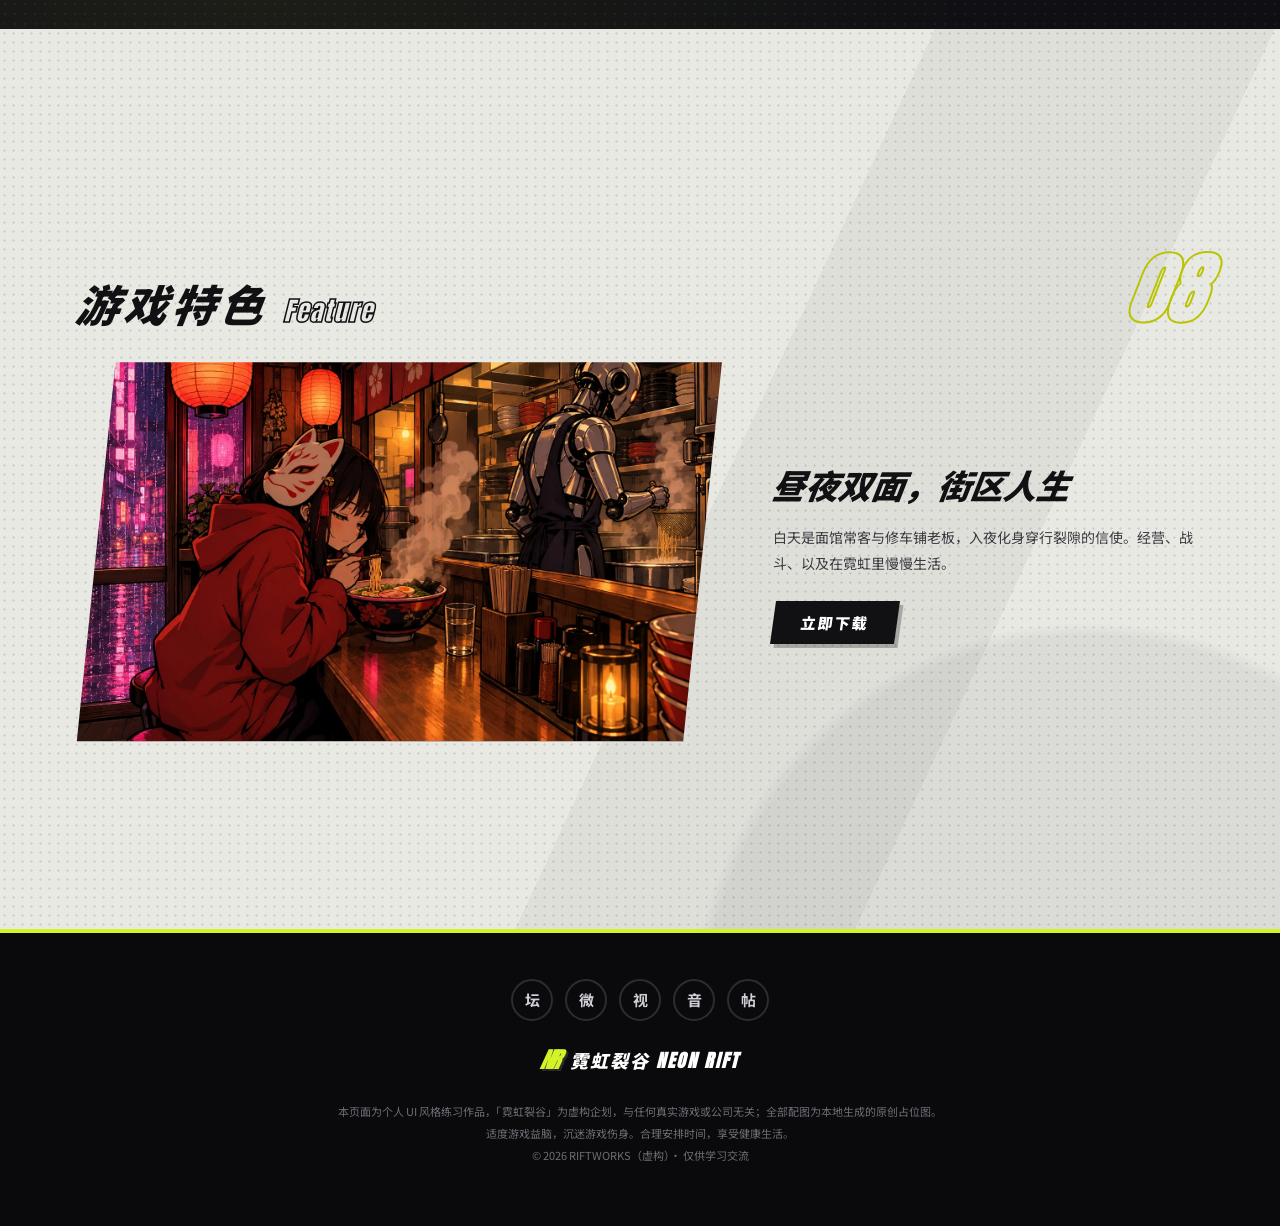
==== commit a1cdd948: "新增三名角色与「城市掠影」画廊分节 - 角色扩至 11 名：杏子（环礁一中见习信使）、清源（玄牝观驱邪师）、薇拉（旧世残骸军姬机体） - 新分节 s07 城市掠影：五张生活场景图横向滚动画廊（修车铺/" ====
--- a/index.html
+++ b/index.html
@@ -26,7 +26,8 @@
       <a href="#s04" class="nav-link">新闻资讯</a>
       <a href="#s05" class="nav-link">剧情档案</a>
       <a href="#s06" class="nav-link">设定档案</a>
-      <a href="#s07" class="nav-link">游戏特色</a>
+      <a href="#s07" class="nav-link">城市掠影</a>
+      <a href="#s08" class="nav-link">游戏特色</a>
     </nav>
   </div>
   <div class="header-right">
@@ -54,6 +55,7 @@
     <li><a href="#s05">05</a></li>
     <li><a href="#s06">06</a></li>
     <li><a href="#s07">07</a></li>
+    <li><a href="#s08">08</a></li>
   </ul>
   <button class="pager-arrow" id="pagerDown" aria-label="下一屏">
     <svg viewBox="0 0 24 24" width="16" height="16"><path fill="currentColor" d="M12 19 4 10h16l-8 9Z"/></svg>
@@ -137,6 +139,9 @@
         <li data-idx="5" tabindex="0" role="button" aria-pressed="false" aria-label="查看角色：墨博士"><img src="assets/img/char6.webp" alt="墨博士"><span>DR.MO</span></li>
         <li data-idx="6" tabindex="0" role="button" aria-pressed="false" aria-label="查看角色：阿炭"><img src="assets/img/char7.webp" alt="阿炭"><span>TAN</span></li>
         <li data-idx="7" tabindex="0" role="button" aria-pressed="false" aria-label="查看角色：夜莺"><img src="assets/img/char8.webp" alt="夜莺"><span>NIGHTINGALE</span></li>
+        <li data-idx="8" tabindex="0" role="button" aria-pressed="false" aria-label="查看角色：杏子"><img src="assets/img/char9.webp" alt="杏子"><span>XINGZI</span></li>
+        <li data-idx="9" tabindex="0" role="button" aria-pressed="false" aria-label="查看角色：清源"><img src="assets/img/char10.webp" alt="清源"><span>QINGYUAN</span></li>
+        <li data-idx="10" tabindex="0" role="button" aria-pressed="false" aria-label="查看角色：薇拉"><img src="assets/img/char11.webp" alt="薇拉"><span>VERA</span></li>
       </ul>
     </div>
   </section>
@@ -290,11 +295,46 @@
     </div>
   </section>
 
-  <!-- ======================= 07 游戏特色 ======================= -->
-  <section class="panel panel-light panel-feature" id="s07" data-title="游戏特色">
+  <!-- ======================= 07 城市掠影 ======================= -->
+  <section class="panel panel-dark panel-citylife" id="s07" data-title="城市掠影">
+    <header class="section-head">
+      <h2 class="section-title"><em>城市掠影</em><span>City Life</span></h2>
+      <i class="head-num">07</i>
+    </header>
+
+    <div class="citylife-wrap">
+      <p class="citylife-note">灯下有人间烟火，裂缝深处也有生活——记录环礁市寻常的一夜。</p>
+      <ul class="citylife-strip" id="citylifeStrip">
+        <li class="citylife-card">
+          <img src="assets/img/life1.webp" alt="琪拉的修车铺">
+          <div class="citylife-txt"><b>机修同盟的深夜车库</b><p>里城的改装间，灯永远比窗外亮。</p></div>
+        </li>
+        <li class="citylife-card">
+          <img src="assets/img/life2.webp" alt="隼人的凌晨班">
+          <div class="citylife-txt"><b>凌晨四点的高架</b><p>便利店饭团配罐装咖啡，是封锁线的标配。</p></div>
+        </li>
+        <li class="citylife-card">
+          <img src="assets/img/life3.webp" alt="夜莺的直播间">
+          <div class="citylife-txt"><b>FM 23:47</b><p>每晚准时开播，给迷路的信使放一首老歌。</p></div>
+        </li>
+        <li class="citylife-card">
+          <img src="assets/img/life4.webp" alt="阿炭的荧光路标">
+          <div class="citylife-txt"><b>墙上的荧光标记</b><p>看不懂的当它是涂鸦，看得懂的当它是命。</p></div>
+        </li>
+        <li class="citylife-card">
+          <img src="assets/img/life5.webp" alt="面馆后厨的铁卫">
+          <div class="citylife-txt"><b>面馆后厨</b><p>铁卫 T-9 的手最稳——葱花切得比谁都细。</p></div>
+        </li>
+      </ul>
+      <span class="citylife-hint">← 拖动查看更多 →</span>
+    </div>
+  </section>
+
+  <!-- ======================= 08 游戏特色 ======================= -->
+  <section class="panel panel-light panel-feature" id="s08" data-title="游戏特色">
     <header class="section-head">
       <h2 class="section-title"><em>游戏特色</em><span>Feature</span></h2>
-      <i class="head-num">07</i>
+      <i class="head-num">08</i>
     </header>
 
     <div class="feature-layout">
--- a/css/style.css
+++ b/css/style.css
@@ -475,13 +475,20 @@
 
 .char-strip {
   display: flex;
-  flex-wrap: wrap;
   gap: 12px;
   margin-top: 38px;
   padding-left: 6vw;
-}
+  padding-bottom: 12px;
+  overflow-x: auto;
+  scrollbar-width: thin;
+  scrollbar-color: var(--lime) #222228;
+}
+.char-strip::-webkit-scrollbar { height: 5px; }
+.char-strip::-webkit-scrollbar-track { background: #222228; }
+.char-strip::-webkit-scrollbar-thumb { background: var(--lime); }
 .char-strip li {
   position: relative;
+  flex: none;
   width: clamp(96px, 9vw, 140px);
   aspect-ratio: 1;
   cursor: pointer;
@@ -661,7 +668,7 @@
 .news-list a:hover { color: #4a5400; }
 .news-list time { flex: none; font-size: 12px; color: #88888e; font-family: var(--font-disp); font-style: italic; }
 
-/* ============ 05 设定档案 ============ */
+/* ============ 06 设定档案 ============ */
 
 .panel-world {
   display: flex;
@@ -721,6 +728,8 @@
   color: #cfcfd6;
   transition: border-color .15s, color .15s;
 }
+.world-concept:hover { border-color: var(--lime); color: var(--lime); }
+
 /* ============ 05 剧情档案 ============ */
 
 .panel-story {
@@ -924,6 +933,74 @@
   color: #a8a8b0;
 }
 
+
+/* ============ 07 城市掠影 ============ */
+
+.panel-citylife {
+  display: flex;
+  flex-direction: column;
+  justify-content: center;
+  background:
+    radial-gradient(ellipse at 20% 90%, rgba(211,242,39,.06), transparent 50%),
+    radial-gradient(rgba(255,255,255,.05) 1px, transparent 1.4px) 0 0 / 10px 10px,
+    linear-gradient(150deg, #15151b 0%, #0f0f13 100%);
+}
+
+.citylife-wrap { position: relative; z-index: 2; }
+.citylife-note {
+  font-size: 14px;
+  color: var(--text-dim);
+  margin-bottom: 22px;
+  letter-spacing: 1px;
+}
+.citylife-strip {
+  display: flex;
+  gap: 20px;
+  overflow-x: auto;
+  scroll-snap-type: x mandatory;
+  padding-bottom: 16px;
+  scrollbar-width: thin;
+  scrollbar-color: var(--lime) #222228;
+}
+.citylife-strip::-webkit-scrollbar { height: 6px; }
+.citylife-strip::-webkit-scrollbar-track { background: #222228; }
+.citylife-strip::-webkit-scrollbar-thumb { background: var(--lime); }
+.citylife-card {
+  position: relative;
+  flex: 0 0 clamp(300px, 30vw, 430px);
+  aspect-ratio: 16 / 10;
+  clip-path: polygon(7% 0, 100% 0, 93% 100%, 0 100%);
+  outline: 4px solid #000;
+  scroll-snap-align: start;
+  overflow: hidden;
+}
+.citylife-card:nth-child(even) { clip-path: polygon(0 0, 93% 0, 100% 100%, 7% 100%); }
+.citylife-card img { transition: transform .35s ease; }
+.citylife-card:hover img { transform: scale(1.05); }
+.citylife-txt {
+  position: absolute;
+  left: 0; right: 0; bottom: 0;
+  padding: 16px 18px;
+  background: linear-gradient(transparent, rgba(0,0,0,.9));
+}
+.citylife-txt b {
+  font-family: var(--font-disp);
+  font-weight: 900;
+  font-style: italic;
+  font-size: 16px;
+  letter-spacing: 1px;
+  color: var(--lime);
+}
+.citylife-txt p { font-size: 12px; color: #d4d4da; margin-top: 4px; }
+.citylife-hint {
+  display: block;
+  margin-top: 10px;
+  font-size: 11px;
+  letter-spacing: 3px;
+  color: var(--text-dim);
+}
+
+/* ============ 08 游戏特色 ============ */
 
 .panel-feature {
   display: flex;
@@ -1009,6 +1086,7 @@
 .panel .story-layout,
 .panel .chronicle,
 .panel .world-layout,
+.panel .citylife-wrap,
 .panel .feature-layout,
 .panel .hero-stage,
 .panel .hero-meta {
@@ -1024,6 +1102,7 @@
 .panel.is-inview .story-layout,
 .panel.is-inview .chronicle,
 .panel.is-inview .world-layout,
+.panel.is-inview .citylife-wrap,
 .panel.is-inview .feature-layout,
 .panel.is-inview .hero-stage,
 .panel.is-inview .hero-meta {
